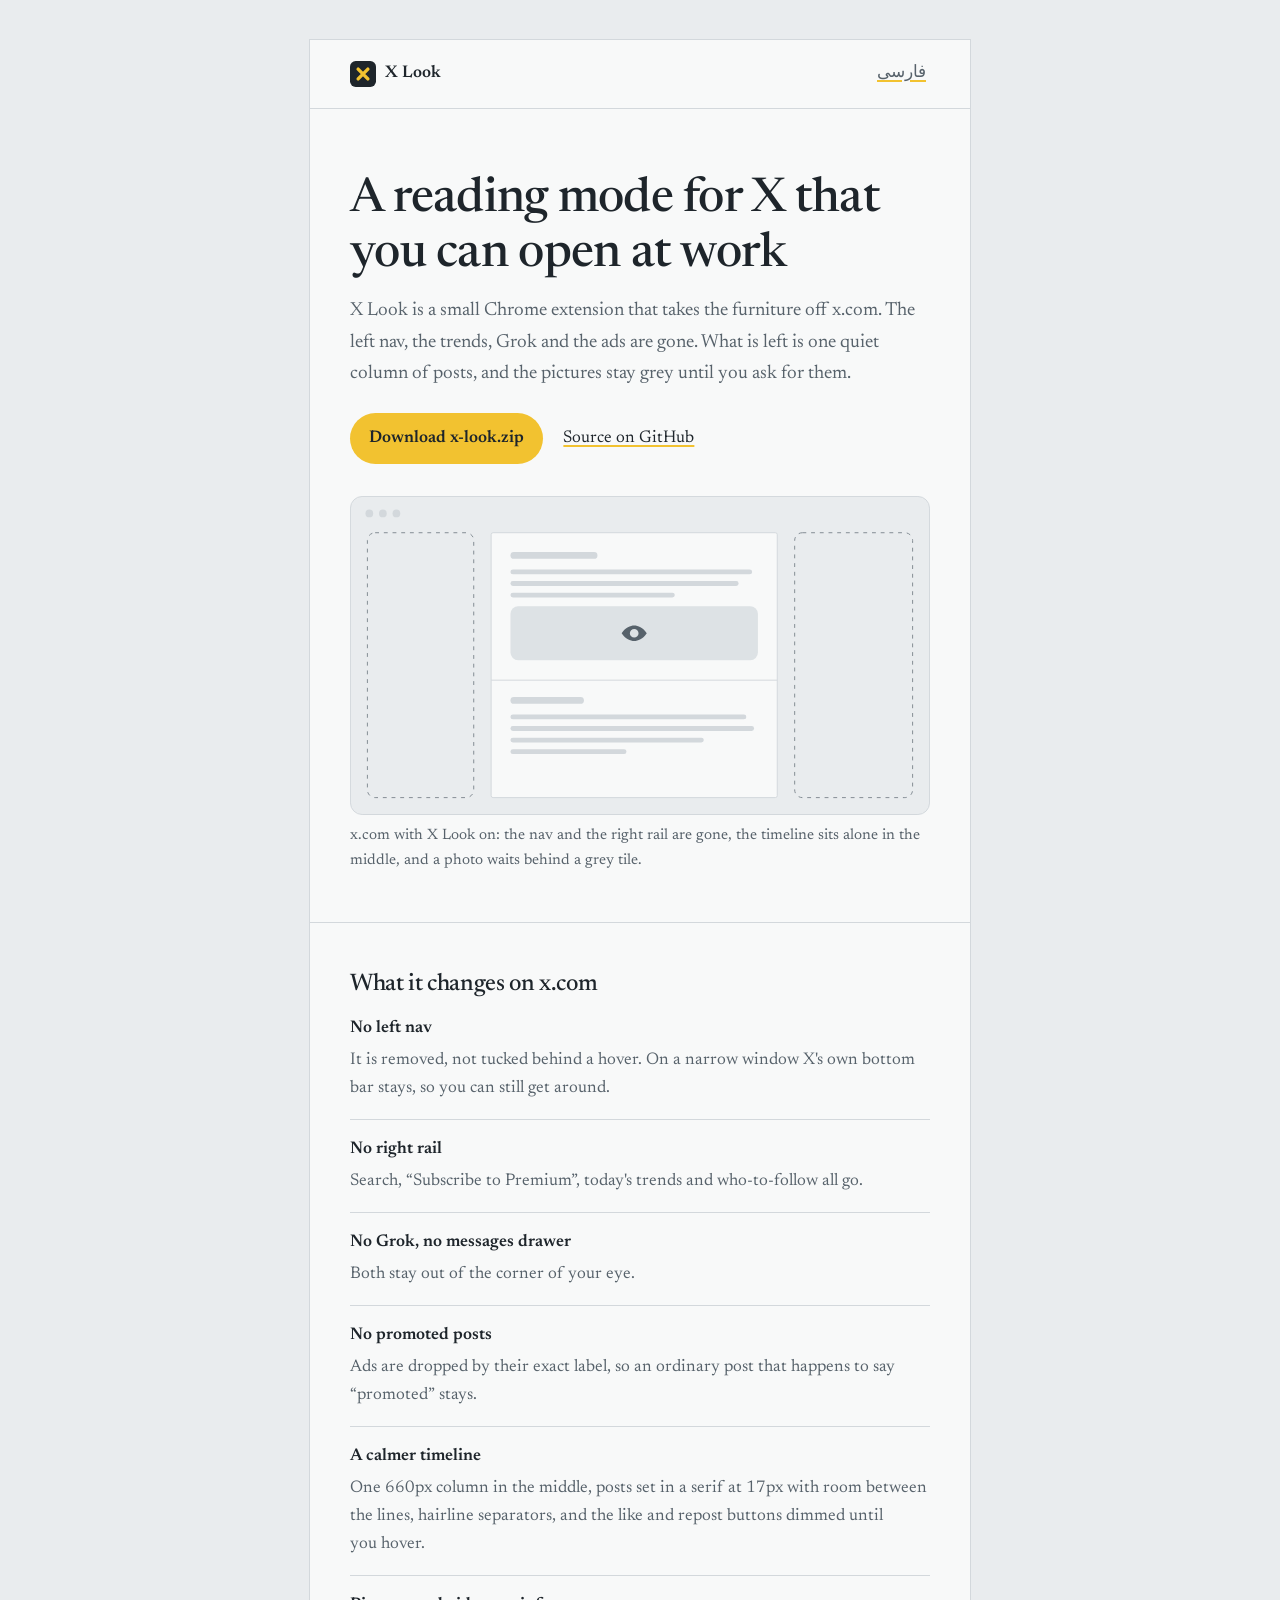
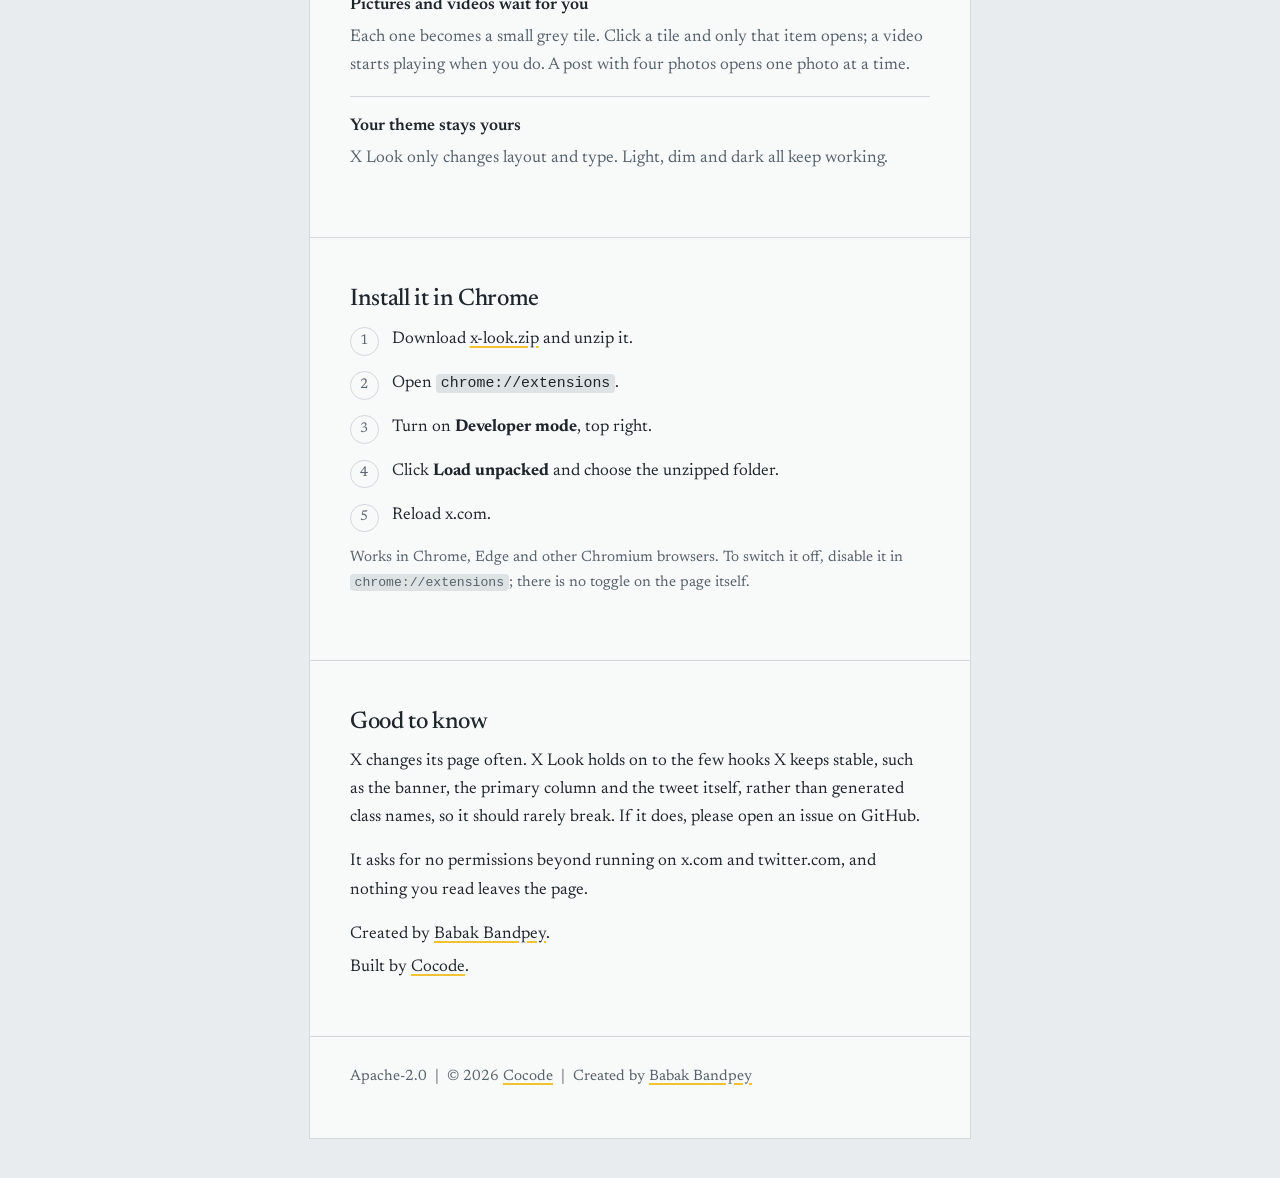
==== website/index.html @ 4b9e3228 "chore: add GitHub infrastructure, release automation and Pages site CI (verify), owner-locked git ho" ====
<!doctype html>
<!-- SEO keywords:
     primary:   X reading mode extension
     secondary: hide X sidebar and trends, calm x.com timeline, block promoted posts on X
     intent:    transactional
-->
<html lang="en">
<head>
  <meta charset="utf-8" />
  <meta name="viewport" content="width=device-width, initial-scale=1" />
  <title>X Look — X reading mode extension for Chrome · Cocode</title>
  <meta name="description" content="X Look is a free Chrome extension that gives x.com a reading mode: no left nav, no trends, no promoted posts, and pictures hidden until you click." />
  <meta name="robots" content="index, follow" />
  <link rel="canonical" href="https://xlook.cocode.dk/" />
  <link rel="alternate" hreflang="en" href="https://xlook.cocode.dk/" />
  <link rel="alternate" hreflang="fa" href="https://xlook.cocode.dk/fa/" />
  <link rel="alternate" hreflang="x-default" href="https://xlook.cocode.dk/" />
  <link rel="icon" type="image/svg+xml" href="favicon.svg" />

  <meta property="og:type" content="website" />
  <meta property="og:site_name" content="X Look" />
  <meta property="og:title" content="X Look — read X at work without the noise" />
  <meta property="og:description" content="One calm column instead of three busy ones. No nav, no trends, no ads, and pictures stay grey until you ask for them." />
  <meta property="og:url" content="https://xlook.cocode.dk/" />
  <meta property="og:image" content="https://xlook.cocode.dk/og.png" />
  <meta property="og:image:width" content="1200" />
  <meta property="og:image:height" content="630" />
  <meta property="og:image:alt" content="A sketch of x.com with the left nav and right rail drawn as empty dashed outlines, leaving one reading column, beside the words X Look, reading mode for x.com." />
  <meta property="og:locale" content="en_US" />
  <meta property="og:locale:alternate" content="fa_IR" />

  <meta name="twitter:card" content="summary_large_image" />
  <meta name="twitter:title" content="X Look — read X at work without the noise" />
  <meta name="twitter:description" content="One calm column instead of three busy ones. No nav, no trends, no ads, and pictures stay grey until you ask for them." />
  <meta name="twitter:image" content="https://xlook.cocode.dk/og.png" />
  <meta name="twitter:image:alt" content="A sketch of x.com with the left nav and right rail drawn as empty dashed outlines, leaving one reading column." />

  <link rel="preconnect" href="https://fonts.googleapis.com" />
  <link rel="preconnect" href="https://fonts.gstatic.com" crossorigin />
  <link rel="stylesheet" href="https://fonts.googleapis.com/css2?family=Newsreader:opsz,wght@6..72,400;6..72,500;6..72,600&display=swap" />
  <link rel="stylesheet" href="styles.css" />

  <script type="application/ld+json">
  {
    "@context": "https://schema.org",
    "@type": "SoftwareApplication",
    "name": "X Look",
    "alternateName": "X Look — Reading Mode",
    "description": "X Look is a Chrome extension that turns x.com into a quiet reading list: it removes the left navigation, the trends column, Grok and the messages drawer, drops promoted posts, sets the timeline in one centred serif column, and hides images and videos until you click them.",
    "url": "https://xlook.cocode.dk/",
    "downloadUrl": "https://github.com/cocodedk/x-look/releases/latest/download/x-look.zip",
    "applicationCategory": "BrowserApplication",
    "operatingSystem": "Chrome, Edge and other Chromium browsers",
    "inLanguage": ["en", "fa"],
    "license": "https://www.apache.org/licenses/LICENSE-2.0",
    "offers": { "@type": "Offer", "price": "0", "priceCurrency": "USD" },
    "author": {
      "@type": "Person",
      "name": "Babak Bandpey",
      "url": "https://cocode.dk",
      "sameAs": ["https://linkedin.com/in/babakbandpey", "https://github.com/cocodedk"]
    },
    "codeRepository": "https://github.com/cocodedk/x-look"
  }
  </script>
  <script type="module" src="webmcp.js"></script>
</head>
<body>
  <div class="page">
    <header class="bar">
      <a class="brand" href="./" aria-label="X Look home">
        <svg viewBox="0 0 32 32" aria-hidden="true"><rect width="32" height="32" rx="7" fill="#1e252b"/><path d="M10 10l12 12M22 10L10 22" stroke="#f2c230" stroke-width="4.2" stroke-linecap="round"/></svg>
        X Look
      </a>
      <nav aria-label="Language">
        <a href="fa/" class="lang-switch" hreflang="fa" lang="fa">فارسی</a>
      </nav>
    </header>

    <main>
      <div class="hero">
        <h1>A reading mode for X that you can open at work</h1>
        <p class="lede">X Look is a small Chrome extension that takes the furniture off x.com. The left nav, the trends, Grok and the ads are gone. What is left is one quiet column of posts, and the pictures stay grey until you ask for them.</p>
        <div class="actions">
          <a class="download" data-download href="https://github.com/cocodedk/x-look/releases/latest/download/x-look.zip">Download x-look.zip</a>
          <a class="source" href="https://github.com/cocodedk/x-look">Source on GitHub</a>
        </div>

        <figure class="scheme" id="scheme">
          <svg viewBox="0 0 600 330" role="img" aria-labelledby="scheme-cap">
            <rect class="s-frame" x="0.5" y="0.5" width="599" height="329" rx="12" />
            <circle class="s-dot" cx="20" cy="18" r="4" /><circle class="s-dot" cx="34" cy="18" r="4" /><circle class="s-dot" cx="48" cy="18" r="4" />
            <g class="s-gone">
              <rect x="18" y="38" width="110" height="274" rx="8" />
              <rect class="s-fill" x="32" y="56" width="70" height="8" rx="4" />
              <rect class="s-fill" x="32" y="78" width="56" height="8" rx="4" />
              <rect class="s-fill" x="32" y="100" width="64" height="8" rx="4" />
              <rect class="s-fill" x="32" y="122" width="50" height="8" rx="4" />
              <rect class="s-fill" x="32" y="268" width="82" height="26" rx="13" />
            </g>
            <g class="s-gone">
              <rect x="460" y="38" width="122" height="274" rx="8" />
              <rect class="s-fill" x="472" y="52" width="98" height="18" rx="9" />
              <rect class="s-fill" x="472" y="86" width="98" height="60" rx="6" />
              <rect class="s-fill" x="472" y="160" width="98" height="8" rx="4" />
              <rect class="s-fill" x="472" y="178" width="78" height="8" rx="4" />
              <rect class="s-fill" x="472" y="196" width="88" height="8" rx="4" />
              <rect class="s-fill" x="472" y="230" width="98" height="60" rx="6" />
            </g>
            <rect class="s-col" x="146" y="38" width="296" height="274" rx="2" />
            <rect class="s-line" x="166" y="58" width="90" height="7" rx="3.5" />
            <rect class="s-line" x="166" y="76" width="250" height="5" rx="2.5" />
            <rect class="s-line" x="166" y="88" width="236" height="5" rx="2.5" />
            <rect class="s-line" x="166" y="100" width="170" height="5" rx="2.5" />
            <rect class="s-tile" x="166" y="114" width="256" height="56" rx="8" />
            <path class="s-eye" d="M281 142c4-6 9-8 13-8s9 2 13 8c-4 6-9 8-13 8s-9-2-13-8zm13 4.5a4.5 4.5 0 1 0 0-9 4.5 4.5 0 0 0 0 9z" />
            <rect class="s-line" x="146" y="190" width="296" height="1" />
            <rect class="s-line" x="166" y="208" width="76" height="7" rx="3.5" />
            <rect class="s-line" x="166" y="226" width="244" height="5" rx="2.5" />
            <rect class="s-line" x="166" y="238" width="252" height="5" rx="2.5" />
            <rect class="s-line" x="166" y="250" width="200" height="5" rx="2.5" />
            <rect class="s-line" x="166" y="262" width="120" height="5" rx="2.5" />
          </svg>
          <figcaption id="scheme-cap">x.com with X Look on: the nav and the right rail are gone, the timeline sits alone in the middle, and a photo waits behind a grey tile.</figcaption>
        </figure>
      </div>

      <section id="features" aria-labelledby="features-h">
        <h2 id="features-h">What it changes on x.com</h2>
        <ul class="changes">
          <li data-feature><h3>No left nav</h3><p>It is removed, not tucked behind a hover. On a narrow window X's own bottom bar stays, so you can still get around.</p></li>
          <li data-feature><h3>No right rail</h3><p>Search, “Subscribe to Premium”, today's trends and who-to-follow all go.</p></li>
          <li data-feature><h3>No Grok, no messages drawer</h3><p>Both stay out of the corner of your eye.</p></li>
          <li data-feature><h3>No promoted posts</h3><p>Ads are dropped by their exact label, so an ordinary post that happens to say “promoted” stays.</p></li>
          <li data-feature><h3>A calmer timeline</h3><p>One 660px column in the middle, posts set in a serif at 17px with room between the lines, hairline separators, and the like and repost buttons dimmed until you hover.</p></li>
          <li data-feature><h3>Pictures and videos wait for you</h3><p>Each one becomes a small grey tile. Click a tile and only that item opens; a video starts playing when you do. A post with four photos opens one photo at a time.</p></li>
          <li data-feature><h3>Your theme stays yours</h3><p>X Look only changes layout and type. Light, dim and dark all keep working.</p></li>
        </ul>
      </section>

      <section id="install" aria-labelledby="install-h">
        <h2 id="install-h">Install it in Chrome</h2>
        <ol class="steps">
          <li>Download <a href="https://github.com/cocodedk/x-look/releases/latest/download/x-look.zip">x-look.zip</a> and unzip it.</li>
          <li>Open <code>chrome://extensions</code>.</li>
          <li>Turn on <strong>Developer mode</strong>, top right.</li>
          <li>Click <strong>Load unpacked</strong> and choose the unzipped folder.</li>
          <li>Reload x.com.</li>
        </ol>
        <p class="note">Works in Chrome, Edge and other Chromium browsers. To switch it off, disable it in <code>chrome://extensions</code>; there is no toggle on the page itself.</p>
      </section>

      <section id="good-to-know" aria-labelledby="know-h">
        <h2 id="know-h">Good to know</h2>
        <p>X changes its page often. X Look holds on to the few hooks X keeps stable, such as the banner, the primary column and the tweet itself, rather than generated class names, so it should rarely break. If it does, please open an issue on GitHub.</p>
        <p>It asks for no permissions beyond running on x.com and twitter.com, and nothing you read leaves the page.</p>
        <div class="credits">
          <p>Created by <a href="https://linkedin.com/in/babakbandpey" target="_blank" rel="noreferrer">Babak Bandpey</a>.</p>
          <p>Built by <a href="https://cocode.dk" target="_blank" rel="noreferrer">Cocode</a>.</p>
        </div>
      </section>
    </main>

    <footer>
      <p>Apache-2.0 &nbsp;|&nbsp; © 2026 <a href="https://cocode.dk" target="_blank" rel="noreferrer">Cocode</a> &nbsp;|&nbsp; Created by <a href="https://linkedin.com/in/babakbandpey" target="_blank" rel="noreferrer">Babak Bandpey</a></p>
    </footer>
  </div>
  <script>
    (() => {
      const s = document.getElementById('scheme');
      const now = matchMedia('(prefers-reduced-motion: reduce)').matches;
      setTimeout(() => s.classList.add('calm'), now ? 0 : 900);
    })();
  </script>
</body>
</html>
---- website/styles.css ----
/* X Look site. The page is the thing it sells: one calm reading column on a
   fog background, the extension's yellow X as the only bright colour. */

:root {
  --fog: #e9ecee;
  --paper: #f8f9f9;
  --ink: #1e252b;
  --quiet: #57626b;
  --rule: #d3d8dc;
  --ghost: #dde2e5;
  --signal: #f2c230;
  --signal-ink: #1e252b;
  --serif: "Newsreader", Charter, "Iowan Old Style", Georgia, serif;
  color-scheme: light dark;
}

@media (prefers-color-scheme: dark) {
  :root {
    --fog: #121619;
    --paper: #191e22;
    --ink: #e3e7e9;
    --quiet: #9aa5ad;
    --rule: #2d353b;
    --ghost: #262d32;
  }
}

*,
*::before,
*::after {
  box-sizing: border-box;
}

html {
  -webkit-text-size-adjust: 100%;
}

body {
  margin: 0;
  background: var(--fog);
  color: var(--ink);
  font: 400 1.0625rem / 1.65 var(--serif);
  font-optical-sizing: auto;
  text-rendering: optimizeLegibility;
}

[dir="rtl"] body {
  font-family: "Vazirmatn", Tahoma, sans-serif;
  font-size: 1rem;
  line-height: 1.9;
}

a {
  color: inherit;
  text-decoration-color: var(--signal);
  text-decoration-thickness: 2px;
  text-underline-offset: 3px;
}

a:hover {
  text-decoration-thickness: 4px;
}

:focus-visible {
  outline: 2px solid var(--ink);
  outline-offset: 3px;
  border-radius: 2px;
}

/* The column */
.page {
  max-width: 660px;
  margin: 0 auto;
  min-height: 100vh;
  background: var(--paper);
  box-shadow: 0 0 0 1px var(--rule);
}

.bar {
  display: flex;
  align-items: center;
  justify-content: space-between;
  gap: 1rem;
  padding: 0.75rem 1rem;
  border-bottom: 1px solid var(--rule);
}

.brand {
  display: inline-flex;
  align-items: center;
  gap: 0.55rem;
  min-height: 44px;
  font-weight: 600;
  text-decoration: none;
}

.brand svg {
  width: 26px;
  height: 26px;
  flex: none;
}

.lang-switch {
  display: inline-flex;
  align-items: center;
  min-height: 44px;
  padding: 0 0.25rem;
  color: var(--quiet);
}

main > section,
.hero {
  padding: 2.25rem 1rem;
  border-bottom: 1px solid var(--rule);
}

h1,
h2 {
  margin: 0 0 0.75rem;
  font-weight: 500;
  letter-spacing: -0.015em;
  line-height: 1.15;
  text-wrap: balance;
}

h1 {
  font-size: clamp(2.1rem, 8vw, 3rem);
}

h2 {
  font-size: 1.5rem;
}

h3 {
  margin: 0;
  font-size: 1.0625rem;
  font-weight: 600;
}

[dir="rtl"] h1,
[dir="rtl"] h2 {
  letter-spacing: 0;
  line-height: 1.4;
  font-weight: 700;
}

p {
  margin: 0 0 1rem;
  text-wrap: pretty;
}

.lede {
  font-size: 1.1875rem;
  color: var(--quiet);
}

[dir="rtl"] .lede {
  font-size: 1.0625rem;
}

/* The one bright thing on the page */
.download {
  display: inline-flex;
  align-items: center;
  gap: 0.6rem;
  min-height: 48px;
  padding: 0.7rem 1.2rem;
  border-radius: 999px;
  background: var(--signal);
  color: var(--signal-ink);
  font-weight: 600;
  text-decoration: none;
}

.download:hover {
  background: #e6b31c;
}

.actions {
  display: flex;
  flex-wrap: wrap;
  align-items: center;
  gap: 0.5rem 1.25rem;
  margin: 1.5rem 0 0;
}

.actions .source {
  display: inline-flex;
  align-items: center;
  min-height: 44px;
}

/* The schematic: x.com in three columns, and the two that X Look takes away */
.scheme {
  margin: 2rem 0 0;
}

.scheme svg {
  display: block;
  width: 100%;
  height: auto;
}

.scheme figcaption {
  margin-top: 0.6rem;
  font-size: 0.9375rem;
  color: var(--quiet);
}

.s-frame {
  fill: var(--fog);
  stroke: var(--rule);
}
.s-col {
  fill: var(--paper);
  stroke: var(--rule);
}
.s-line {
  fill: var(--rule);
}
.s-tile {
  fill: var(--ghost);
}
.s-eye {
  fill: var(--quiet);
}
.s-dot {
  fill: var(--rule);
}

.s-gone rect {
  fill: var(--ghost);
  stroke: var(--quiet);
  stroke-width: 1;
  stroke-dasharray: 0;
  transition:
    fill 900ms ease,
    stroke-dasharray 900ms ease,
    opacity 900ms ease;
}

.s-gone .s-fill {
  fill: var(--quiet);
  opacity: 0.35;
  stroke: none;
}

/* One moment on load: the furniture empties out. */
.scheme.calm .s-gone rect {
  fill: transparent;
  stroke-dasharray: 4 5;
  opacity: 0.7;
}

.scheme.calm .s-gone .s-fill {
  opacity: 0;
}

@media (prefers-reduced-motion: reduce) {
  .s-gone rect {
    transition: none;
  }
}

/* What it does */
.changes {
  list-style: none;
  margin: 0;
  padding: 0;
}

.changes li {
  padding: 1rem 0;
  border-top: 1px solid var(--rule);
}

.changes li:first-child {
  border-top: 0;
  padding-top: 0.25rem;
}

.changes p {
  margin: 0.25rem 0 0;
  color: var(--quiet);
}

/* Install: a real sequence, so it is numbered */
.steps {
  margin: 0;
  padding: 0;
  list-style: none;
  counter-reset: step;
}

.steps li {
  counter-increment: step;
  position: relative;
  padding: 0 0 1rem 2.6rem;
}

.steps li::before {
  content: counter(step);
  position: absolute;
  inset-inline-start: 0;
  top: 0.1em;
  display: grid;
  place-items: center;
  width: 1.8rem;
  height: 1.8rem;
  border: 1px solid var(--rule);
  border-radius: 50%;
  font-size: 0.875rem;
  color: var(--quiet);
}

[dir="rtl"] .steps li {
  padding: 0 2.6rem 1rem 0;
}

[dir="rtl"] .steps li::before {
  content: counter(step, persian);
}

code {
  font-family: ui-monospace, "SFMono-Regular", Menlo, Consolas, monospace;
  font-size: 0.875em;
  padding: 0.1em 0.35em;
  border-radius: 4px;
  background: var(--ghost);
  overflow-wrap: anywhere;
}

[dir="rtl"] code {
  direction: ltr;
  unicode-bidi: isolate;
}

.note {
  font-size: 0.9375rem;
  color: var(--quiet);
}

.credits p {
  margin: 0 0 0.35rem;
}

footer {
  padding: 1.5rem 1rem 2.5rem;
  font-size: 0.9375rem;
  color: var(--quiet);
}

footer p {
  margin: 0;
}

@media (min-width: 640px) {
  .bar {
    padding: 0.75rem 2.5rem;
  }

  main > section,
  .hero {
    padding: 3rem 2.5rem;
  }

  .hero {
    padding-top: 4rem;
  }

  footer {
    padding: 1.75rem 2.5rem 3rem;
  }
}

@media (min-width: 1024px) {
  .page {
    margin-top: 2.5rem;
    margin-bottom: 2.5rem;
    min-height: 0;
  }
}
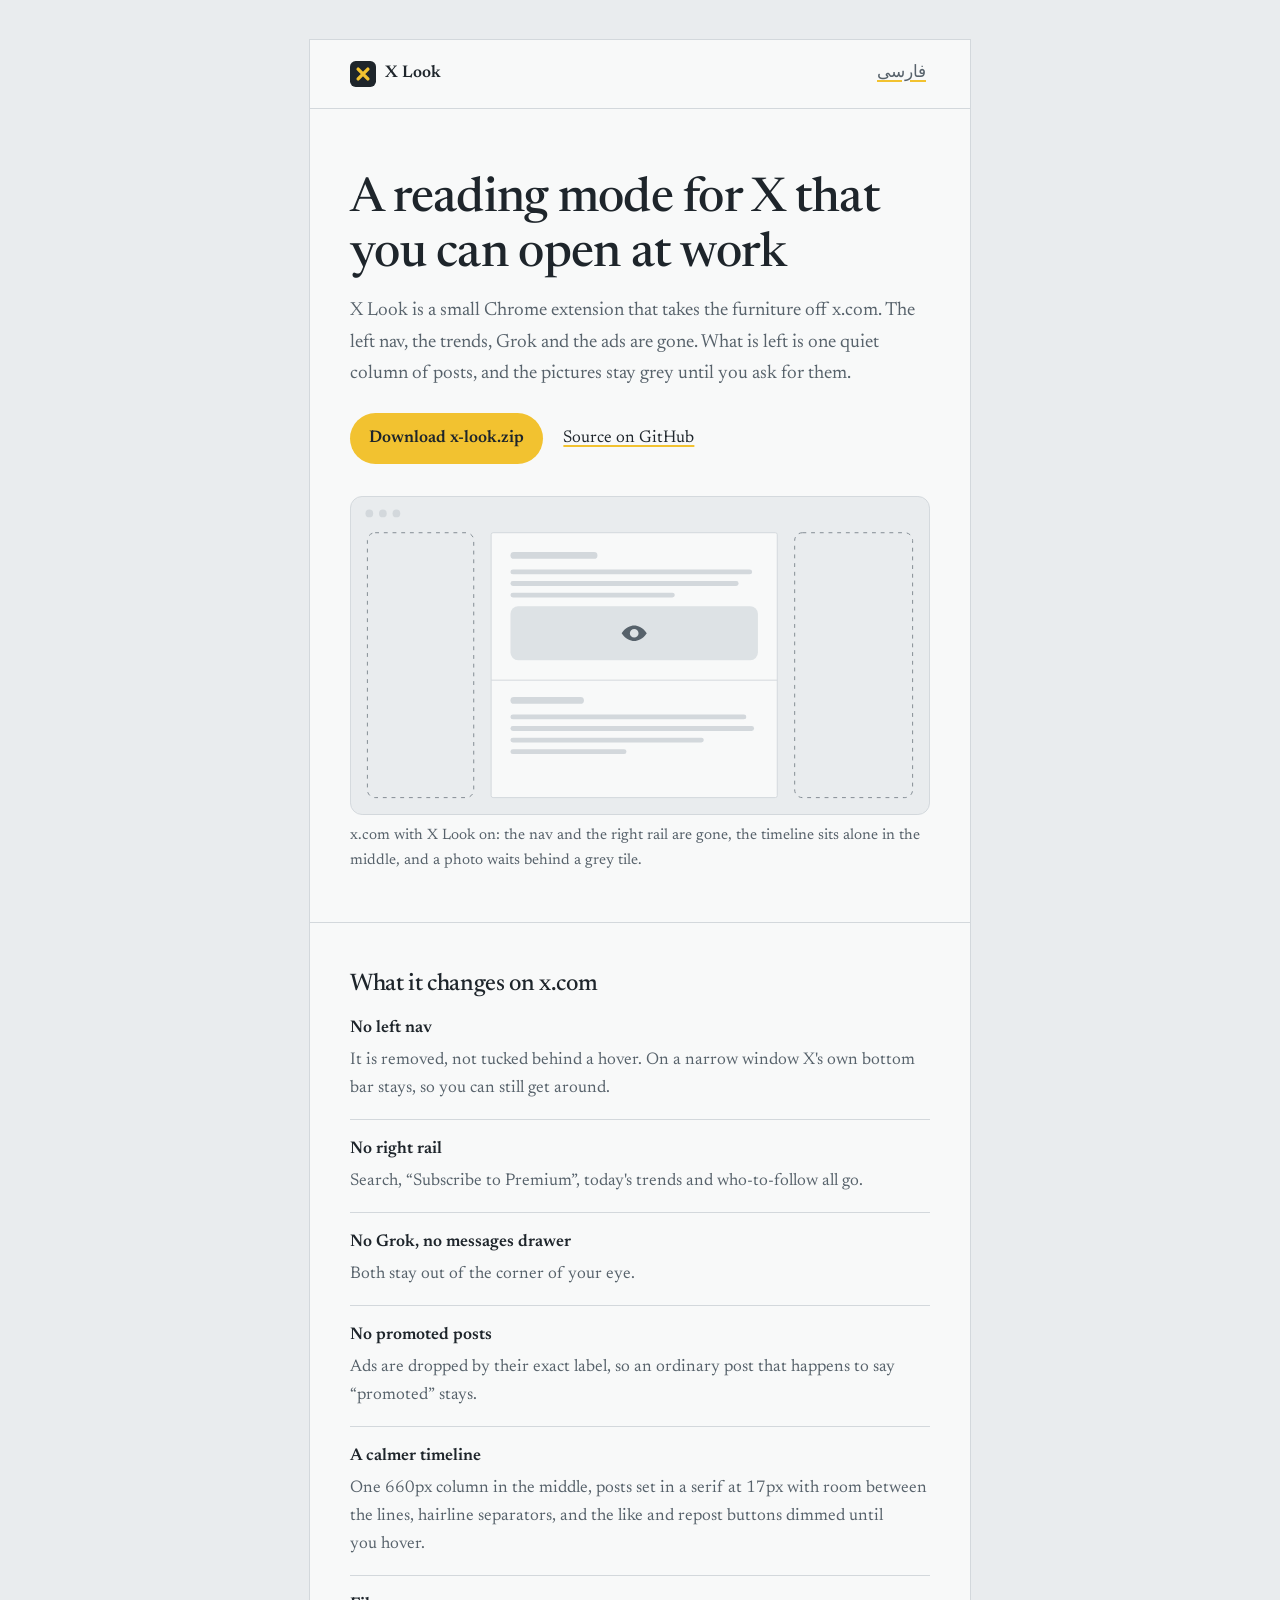
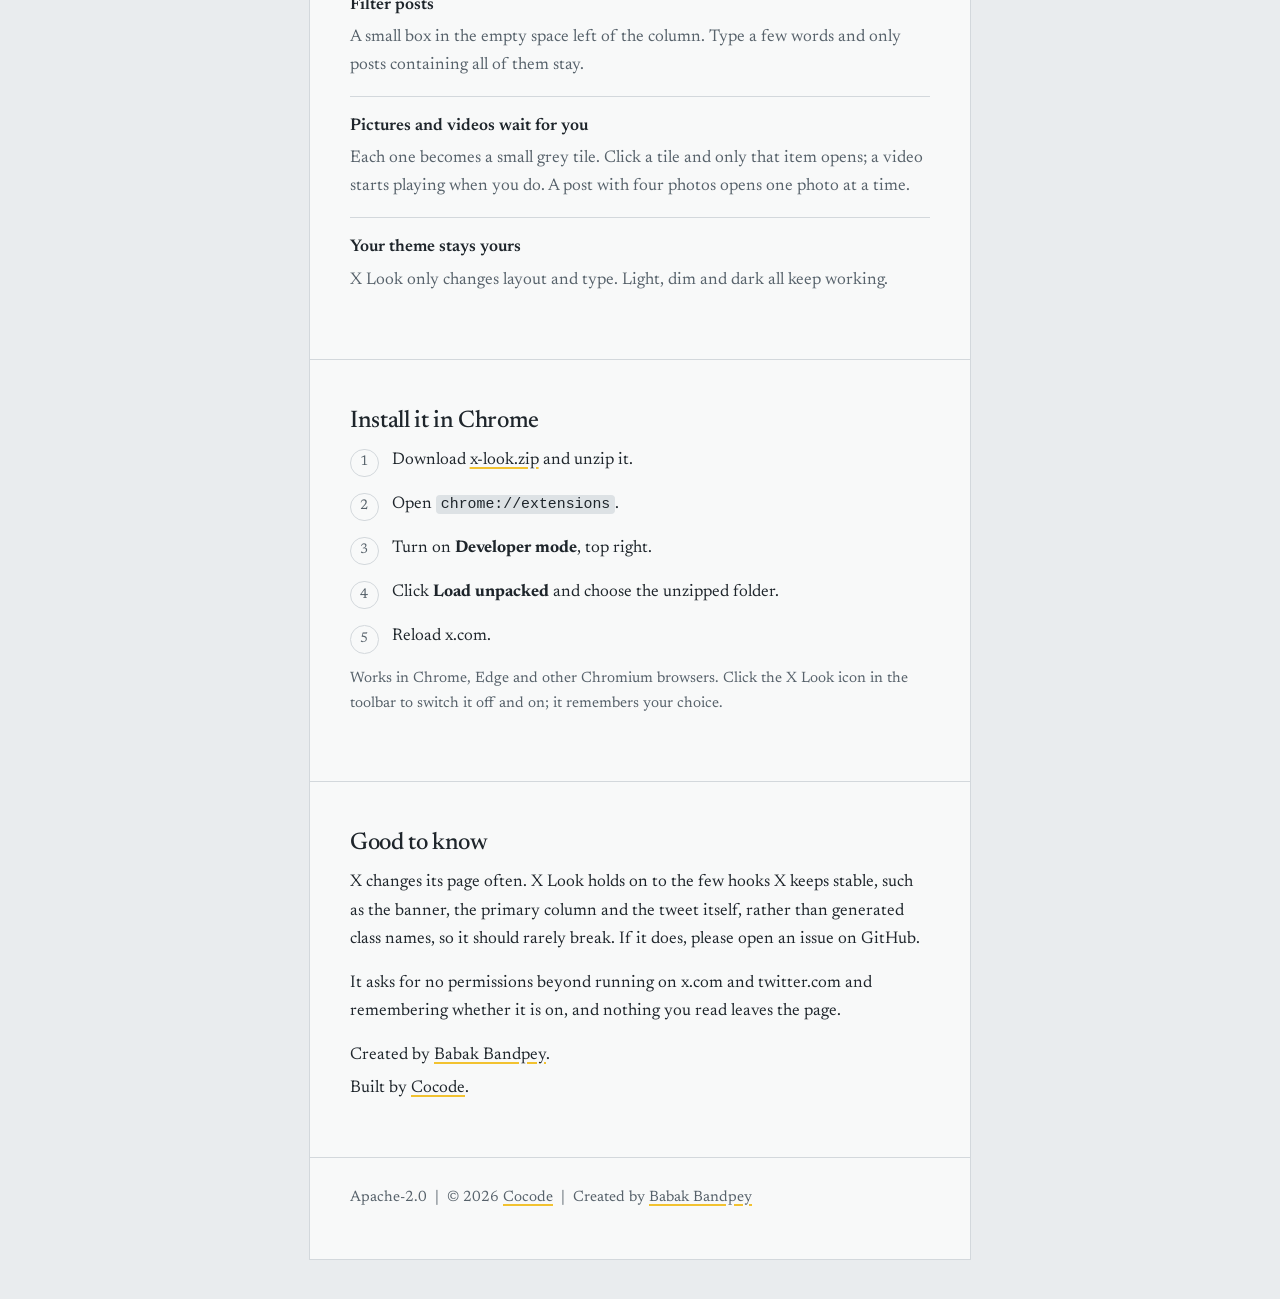
==== commit 38da669d: "feat: toolbar on/off switch and a filter box with a hidden count - Clicking the X Look icon switches" ====
--- a/website/index.html
+++ b/website/index.html
@@ -133,6 +133,7 @@
           <li data-feature><h3>No Grok, no messages drawer</h3><p>Both stay out of the corner of your eye.</p></li>
           <li data-feature><h3>No promoted posts</h3><p>Ads are dropped by their exact label, so an ordinary post that happens to say “promoted” stays.</p></li>
           <li data-feature><h3>A calmer timeline</h3><p>One 660px column in the middle, posts set in a serif at 17px with room between the lines, hairline separators, and the like and repost buttons dimmed until you hover.</p></li>
+          <li data-feature><h3>Filter posts</h3><p>A small box in the empty space left of the column. Type a few words and only posts containing all of them stay.</p></li>
           <li data-feature><h3>Pictures and videos wait for you</h3><p>Each one becomes a small grey tile. Click a tile and only that item opens; a video starts playing when you do. A post with four photos opens one photo at a time.</p></li>
           <li data-feature><h3>Your theme stays yours</h3><p>X Look only changes layout and type. Light, dim and dark all keep working.</p></li>
         </ul>
@@ -147,13 +148,13 @@
           <li>Click <strong>Load unpacked</strong> and choose the unzipped folder.</li>
           <li>Reload x.com.</li>
         </ol>
-        <p class="note">Works in Chrome, Edge and other Chromium browsers. To switch it off, disable it in <code>chrome://extensions</code>; there is no toggle on the page itself.</p>
+        <p class="note">Works in Chrome, Edge and other Chromium browsers. Click the X Look icon in the toolbar to switch it off and on; it remembers your choice.</p>
       </section>
 
       <section id="good-to-know" aria-labelledby="know-h">
         <h2 id="know-h">Good to know</h2>
         <p>X changes its page often. X Look holds on to the few hooks X keeps stable, such as the banner, the primary column and the tweet itself, rather than generated class names, so it should rarely break. If it does, please open an issue on GitHub.</p>
-        <p>It asks for no permissions beyond running on x.com and twitter.com, and nothing you read leaves the page.</p>
+        <p>It asks for no permissions beyond running on x.com and twitter.com and remembering whether it is on, and nothing you read leaves the page.</p>
         <div class="credits">
           <p>Created by <a href="https://linkedin.com/in/babakbandpey" target="_blank" rel="noreferrer">Babak Bandpey</a>.</p>
           <p>Built by <a href="https://cocode.dk" target="_blank" rel="noreferrer">Cocode</a>.</p>
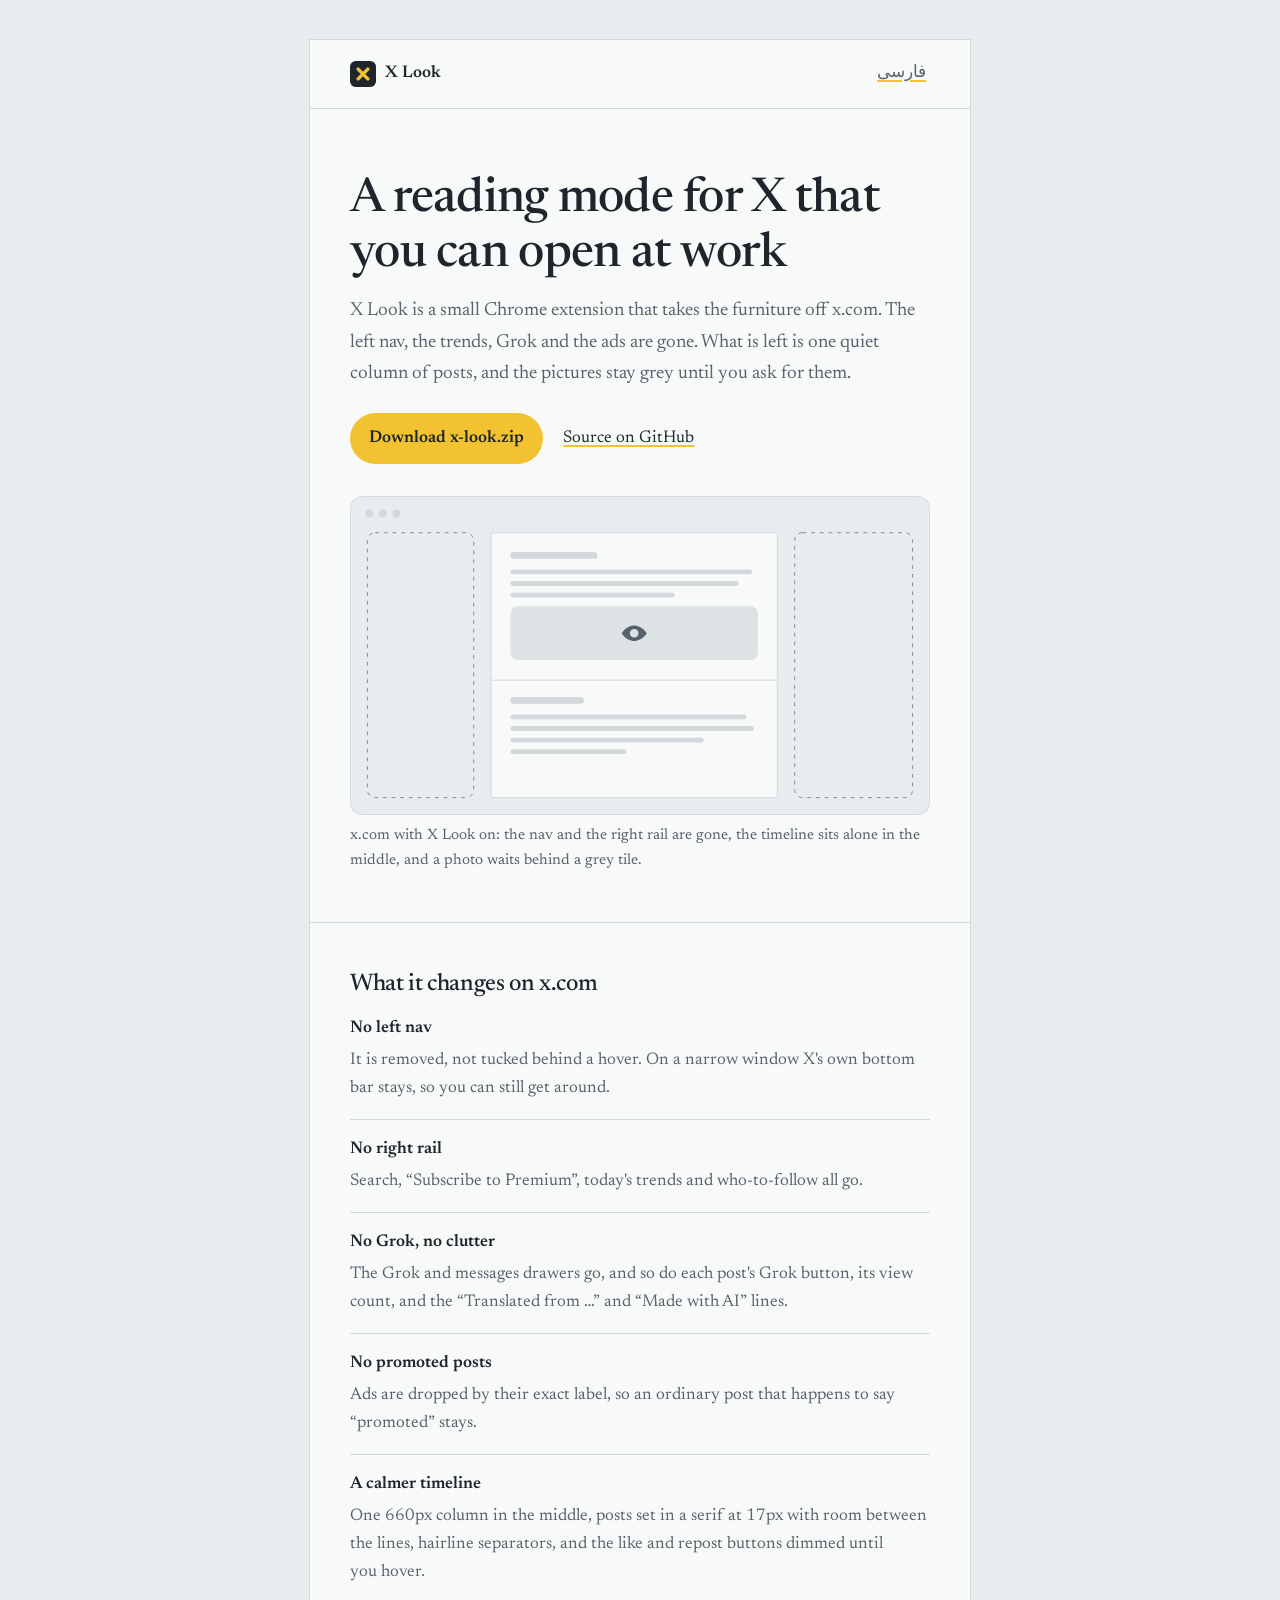
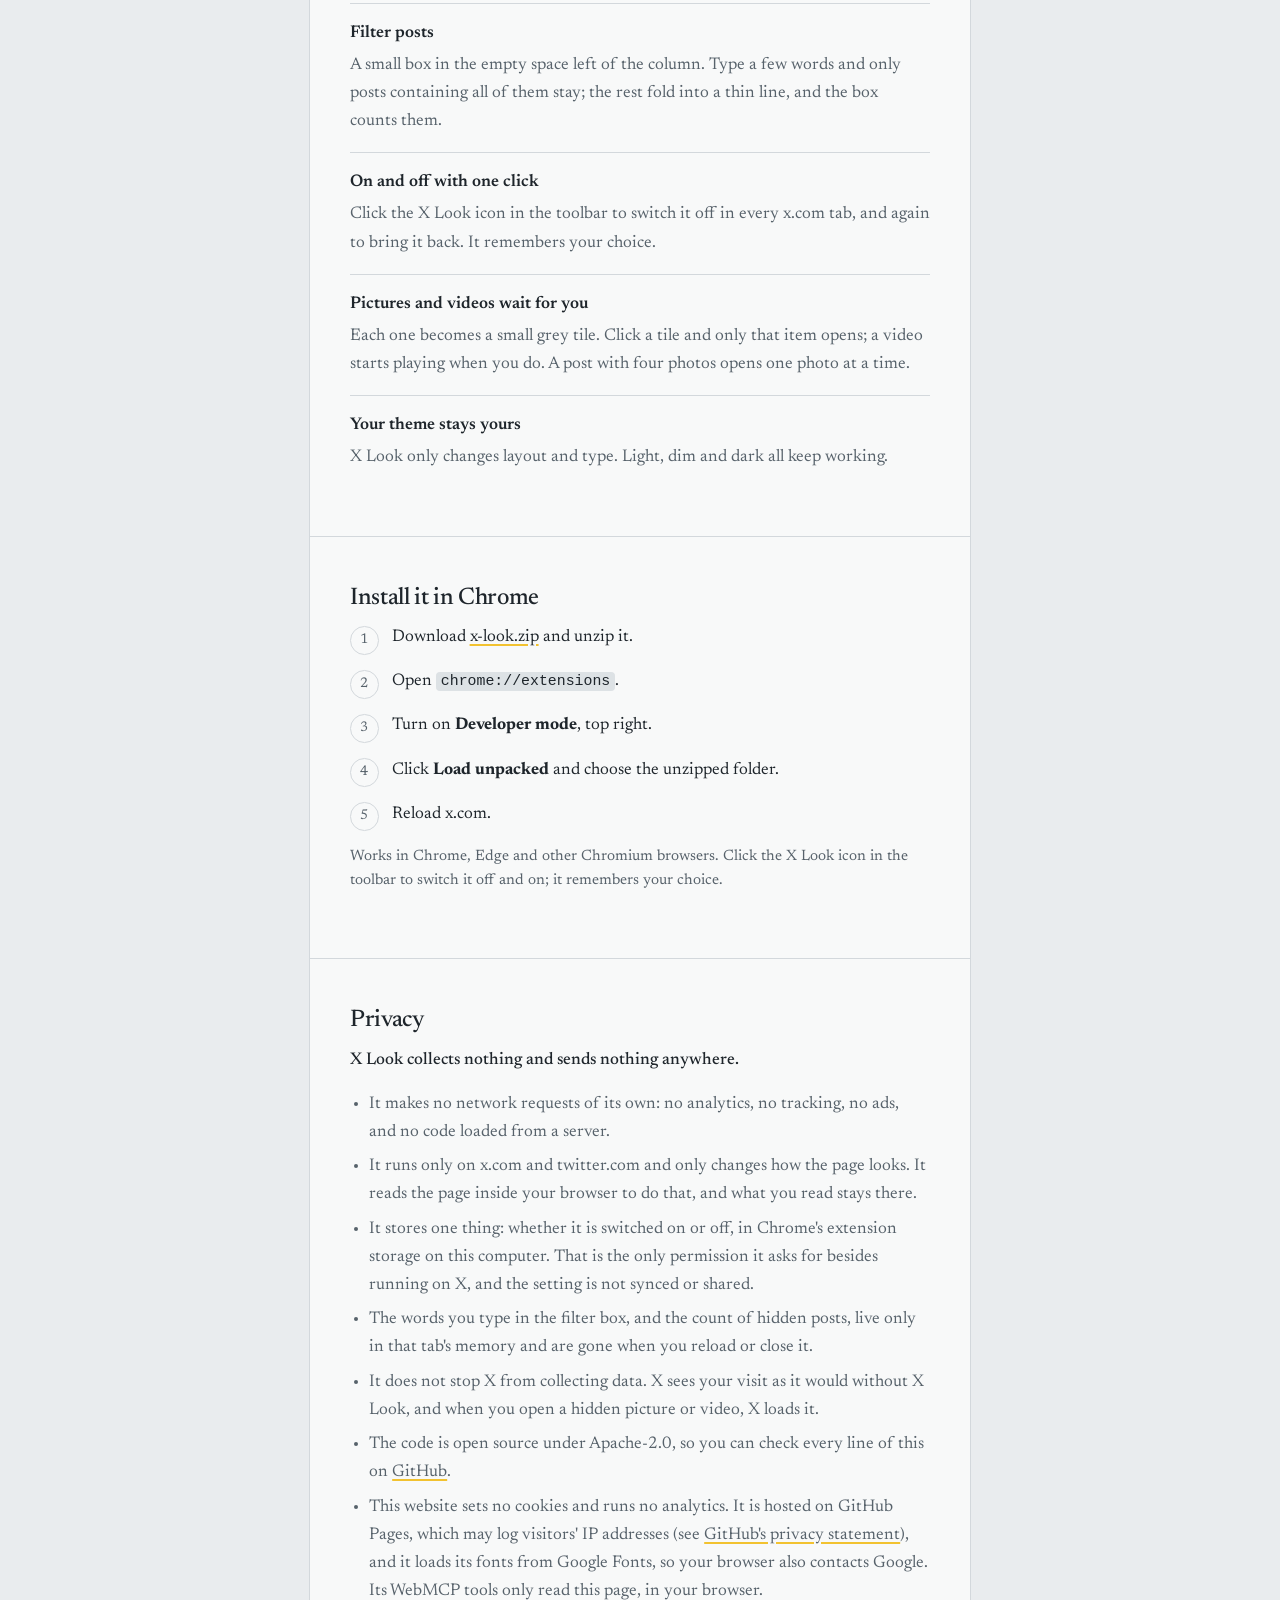
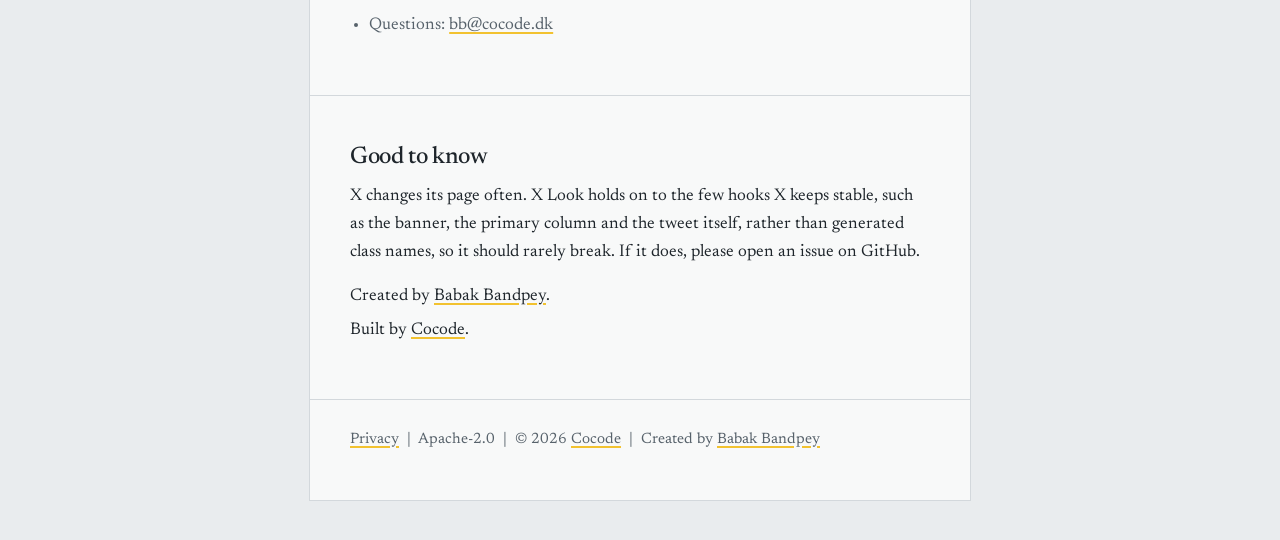
==== commit 03fa2e21: "docs: privacy section and the latest features on the site - Privacy section in English and Persian: " ====
--- a/website/index.html
+++ b/website/index.html
@@ -130,10 +130,11 @@
         <ul class="changes">
           <li data-feature><h3>No left nav</h3><p>It is removed, not tucked behind a hover. On a narrow window X's own bottom bar stays, so you can still get around.</p></li>
           <li data-feature><h3>No right rail</h3><p>Search, “Subscribe to Premium”, today's trends and who-to-follow all go.</p></li>
-          <li data-feature><h3>No Grok, no messages drawer</h3><p>Both stay out of the corner of your eye.</p></li>
+          <li data-feature><h3>No Grok, no clutter</h3><p>The Grok and messages drawers go, and so do each post's Grok button, its view count, and the “Translated from …” and “Made with AI” lines.</p></li>
           <li data-feature><h3>No promoted posts</h3><p>Ads are dropped by their exact label, so an ordinary post that happens to say “promoted” stays.</p></li>
           <li data-feature><h3>A calmer timeline</h3><p>One 660px column in the middle, posts set in a serif at 17px with room between the lines, hairline separators, and the like and repost buttons dimmed until you hover.</p></li>
-          <li data-feature><h3>Filter posts</h3><p>A small box in the empty space left of the column. Type a few words and only posts containing all of them stay.</p></li>
+          <li data-feature><h3>Filter posts</h3><p>A small box in the empty space left of the column. Type a few words and only posts containing all of them stay; the rest fold into a thin line, and the box counts them.</p></li>
+          <li data-feature><h3>On and off with one click</h3><p>Click the X Look icon in the toolbar to switch it off in every x.com tab, and again to bring it back. It remembers your choice.</p></li>
           <li data-feature><h3>Pictures and videos wait for you</h3><p>Each one becomes a small grey tile. Click a tile and only that item opens; a video starts playing when you do. A post with four photos opens one photo at a time.</p></li>
           <li data-feature><h3>Your theme stays yours</h3><p>X Look only changes layout and type. Light, dim and dark all keep working.</p></li>
         </ul>
@@ -151,10 +152,24 @@
         <p class="note">Works in Chrome, Edge and other Chromium browsers. Click the X Look icon in the toolbar to switch it off and on; it remembers your choice.</p>
       </section>
 
+      <section id="privacy" aria-labelledby="privacy-h">
+        <h2 id="privacy-h">Privacy</h2>
+        <p class="privacy-lede">X Look collects nothing and sends nothing anywhere.</p>
+        <ul class="privacy">
+          <li>It makes no network requests of its own: no analytics, no tracking, no ads, and no code loaded from a server.</li>
+          <li>It runs only on x.com and twitter.com and only changes how the page looks. It reads the page inside your browser to do that, and what you read stays there.</li>
+          <li>It stores one thing: whether it is switched on or off, in Chrome's extension storage on this computer. That is the only permission it asks for besides running on X, and the setting is not synced or shared.</li>
+          <li>The words you type in the filter box, and the count of hidden posts, live only in that tab's memory and are gone when you reload or close it.</li>
+          <li>It does not stop X from collecting data. X sees your visit as it would without X Look, and when you open a hidden picture or video, X loads it.</li>
+          <li>The code is open source under Apache-2.0, so you can check every line of this on <a href="https://github.com/cocodedk/x-look">GitHub</a>.</li>
+          <li>This website sets no cookies and runs no analytics. It is hosted on GitHub Pages, which may log visitors' IP addresses (see <a href="https://docs.github.com/en/site-policy/privacy-policies/github-general-privacy-statement" target="_blank" rel="noreferrer">GitHub's privacy statement</a>), and it loads its fonts from Google Fonts, so your browser also contacts Google. Its WebMCP tools only read this page, in your browser.</li>
+          <li>Questions: <a href="mailto:bb@cocode.dk">bb@cocode.dk</a></li>
+        </ul>
+      </section>
+
       <section id="good-to-know" aria-labelledby="know-h">
         <h2 id="know-h">Good to know</h2>
         <p>X changes its page often. X Look holds on to the few hooks X keeps stable, such as the banner, the primary column and the tweet itself, rather than generated class names, so it should rarely break. If it does, please open an issue on GitHub.</p>
-        <p>It asks for no permissions beyond running on x.com and twitter.com and remembering whether it is on, and nothing you read leaves the page.</p>
         <div class="credits">
           <p>Created by <a href="https://linkedin.com/in/babakbandpey" target="_blank" rel="noreferrer">Babak Bandpey</a>.</p>
           <p>Built by <a href="https://cocode.dk" target="_blank" rel="noreferrer">Cocode</a>.</p>
@@ -163,7 +178,7 @@
     </main>
 
     <footer>
-      <p>Apache-2.0 &nbsp;|&nbsp; © 2026 <a href="https://cocode.dk" target="_blank" rel="noreferrer">Cocode</a> &nbsp;|&nbsp; Created by <a href="https://linkedin.com/in/babakbandpey" target="_blank" rel="noreferrer">Babak Bandpey</a></p>
+      <p><a href="#privacy">Privacy</a> &nbsp;|&nbsp; Apache-2.0 &nbsp;|&nbsp; © 2026 <a href="https://cocode.dk" target="_blank" rel="noreferrer">Cocode</a> &nbsp;|&nbsp; Created by <a href="https://linkedin.com/in/babakbandpey" target="_blank" rel="noreferrer">Babak Bandpey</a></p>
     </footer>
   </div>
   <script>
--- a/website/styles.css
+++ b/website/styles.css
@@ -281,6 +281,21 @@
 
 .changes p {
   margin: 0.25rem 0 0;
+  color: var(--quiet);
+}
+
+/* Privacy: plain facts, a quiet bulleted list */
+.privacy-lede {
+  font-weight: 500;
+}
+
+.privacy {
+  margin: 0;
+  padding-inline-start: 1.2rem;
+}
+
+.privacy li {
+  margin: 0.4rem 0;
   color: var(--quiet);
 }
 
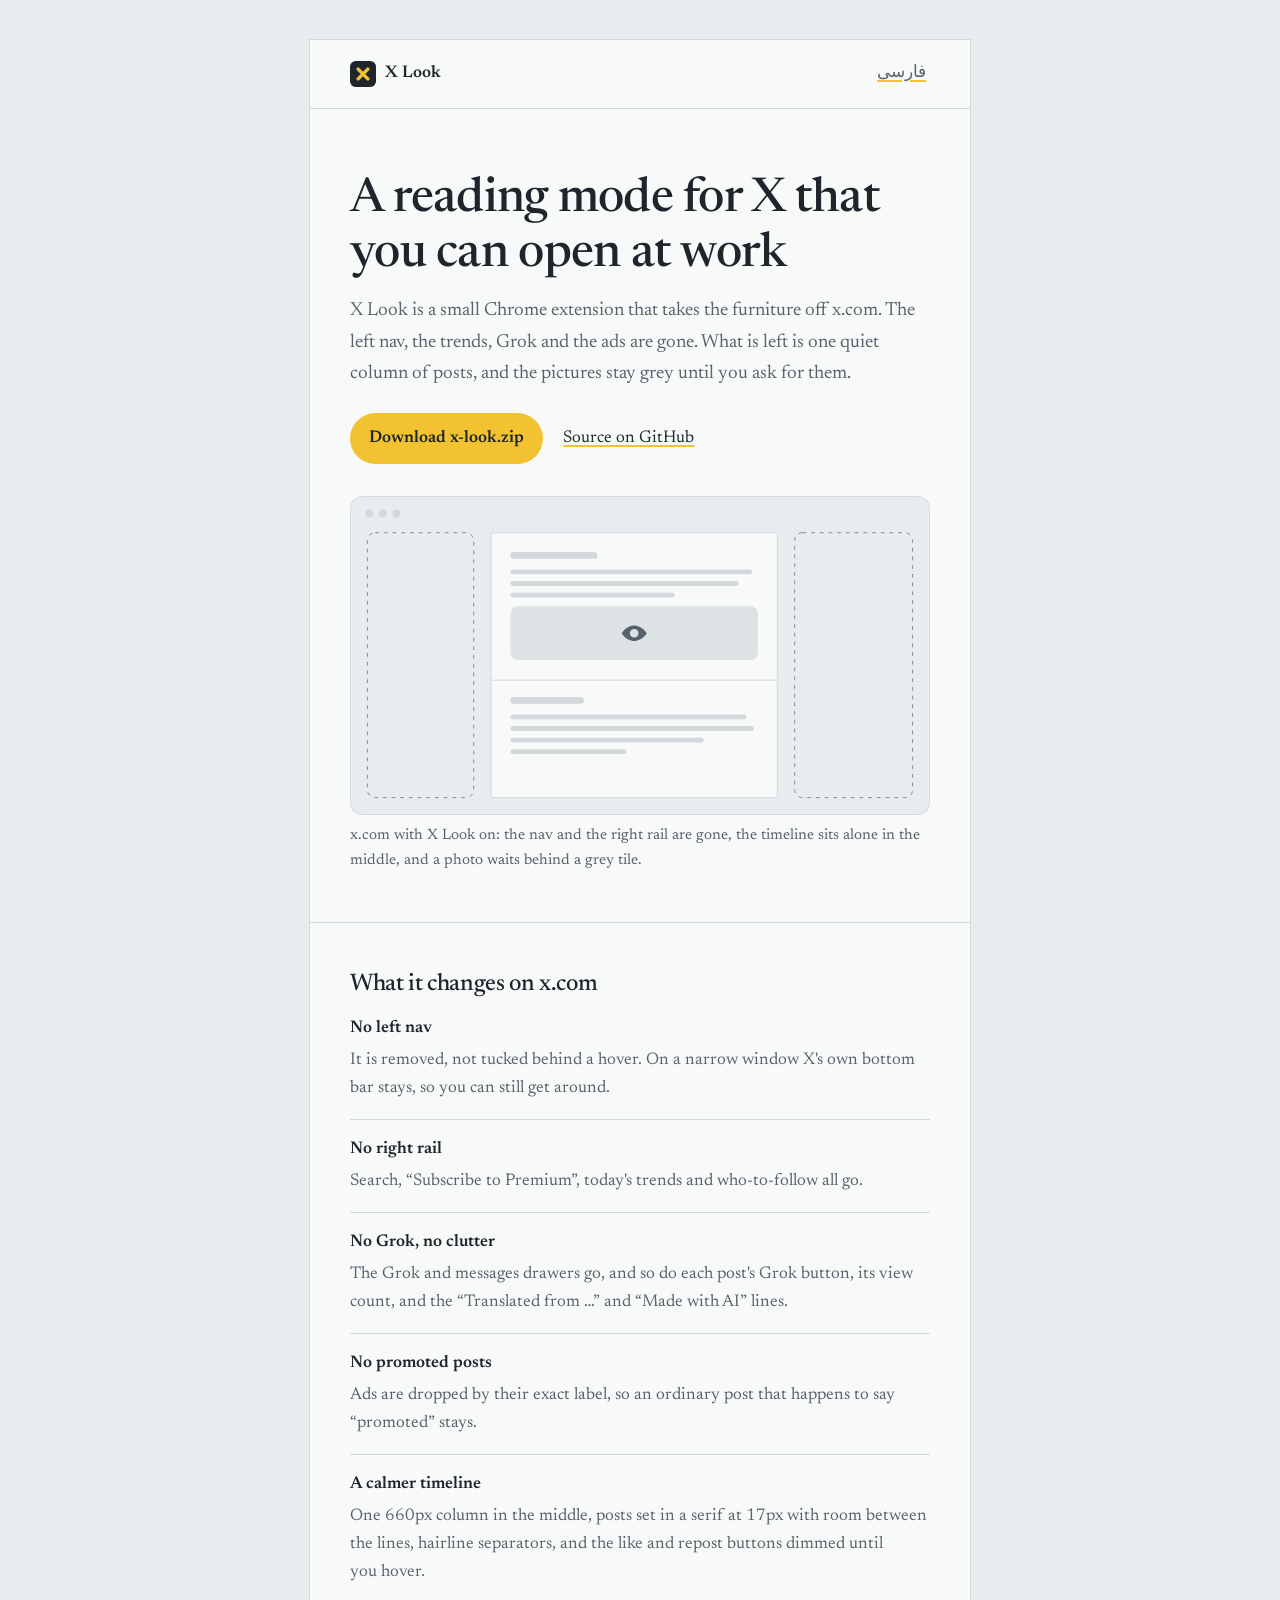
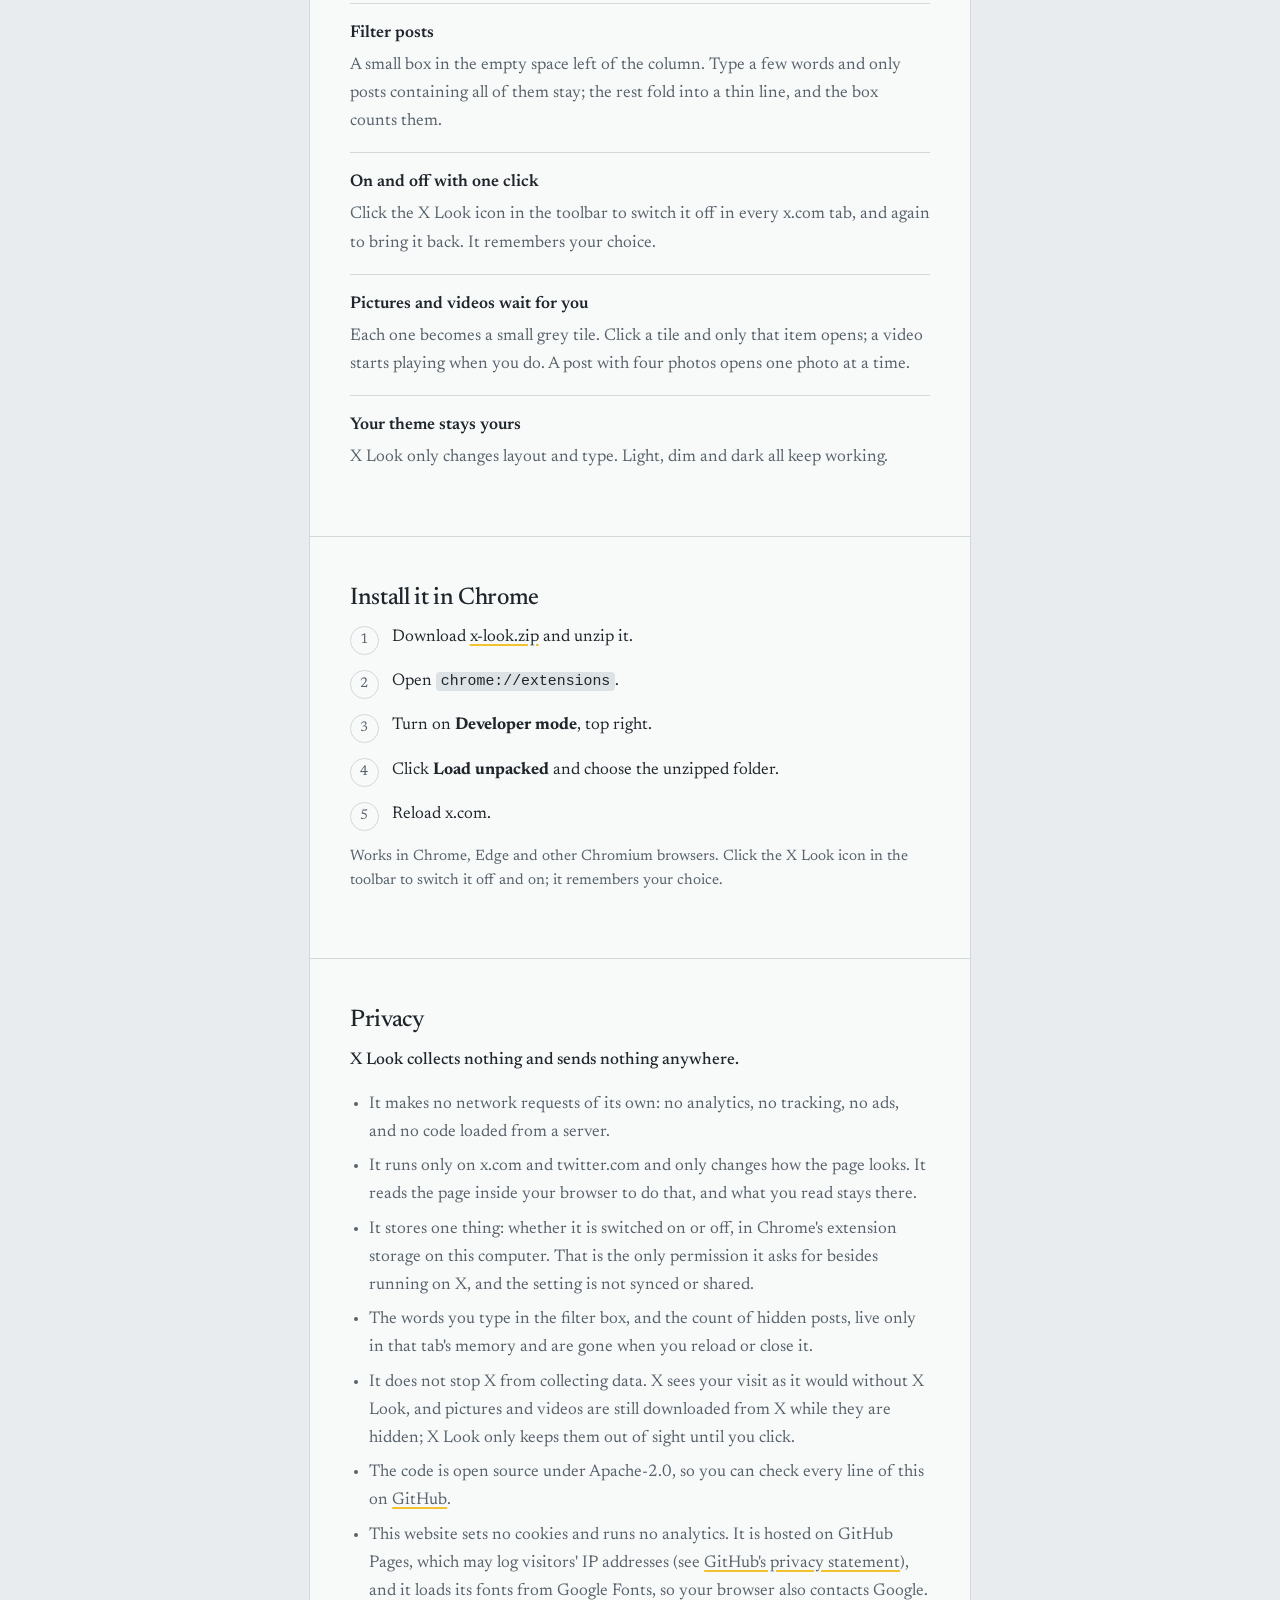
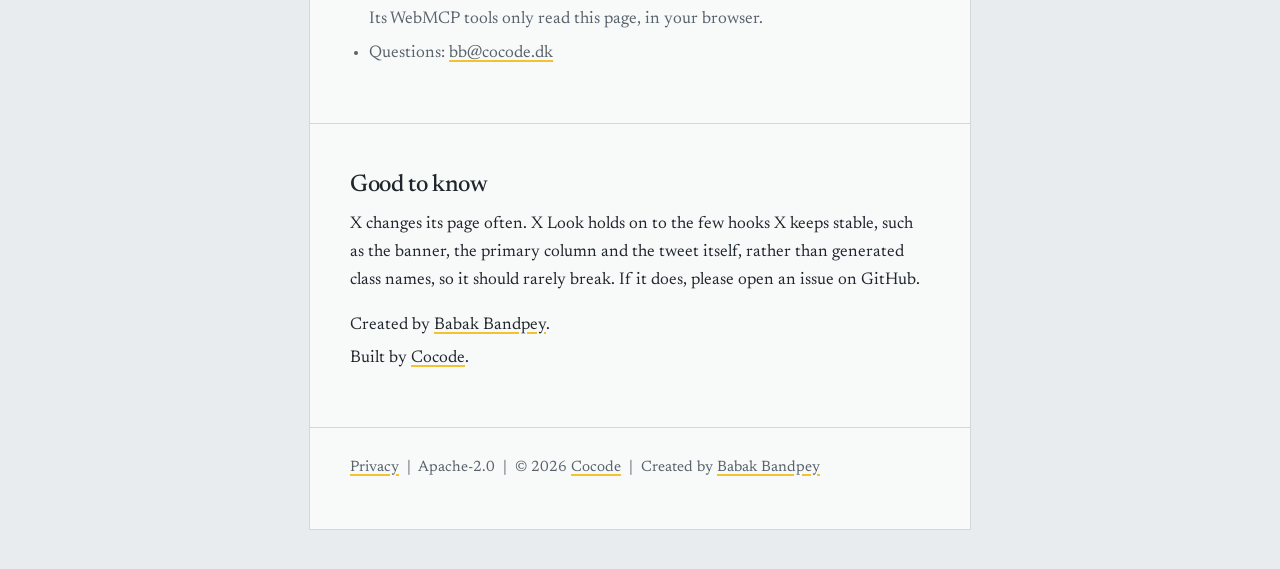
==== commit acd045cd: "docs: say hidden media is still downloaded from X The tiles only keep pictures and videos out of sig" ====
--- a/website/index.html
+++ b/website/index.html
@@ -160,7 +160,7 @@
           <li>It runs only on x.com and twitter.com and only changes how the page looks. It reads the page inside your browser to do that, and what you read stays there.</li>
           <li>It stores one thing: whether it is switched on or off, in Chrome's extension storage on this computer. That is the only permission it asks for besides running on X, and the setting is not synced or shared.</li>
           <li>The words you type in the filter box, and the count of hidden posts, live only in that tab's memory and are gone when you reload or close it.</li>
-          <li>It does not stop X from collecting data. X sees your visit as it would without X Look, and when you open a hidden picture or video, X loads it.</li>
+          <li>It does not stop X from collecting data. X sees your visit as it would without X Look, and pictures and videos are still downloaded from X while they are hidden; X Look only keeps them out of sight until you click.</li>
           <li>The code is open source under Apache-2.0, so you can check every line of this on <a href="https://github.com/cocodedk/x-look">GitHub</a>.</li>
           <li>This website sets no cookies and runs no analytics. It is hosted on GitHub Pages, which may log visitors' IP addresses (see <a href="https://docs.github.com/en/site-policy/privacy-policies/github-general-privacy-statement" target="_blank" rel="noreferrer">GitHub's privacy statement</a>), and it loads its fonts from Google Fonts, so your browser also contacts Google. Its WebMCP tools only read this page, in your browser.</li>
           <li>Questions: <a href="mailto:bb@cocode.dk">bb@cocode.dk</a></li>
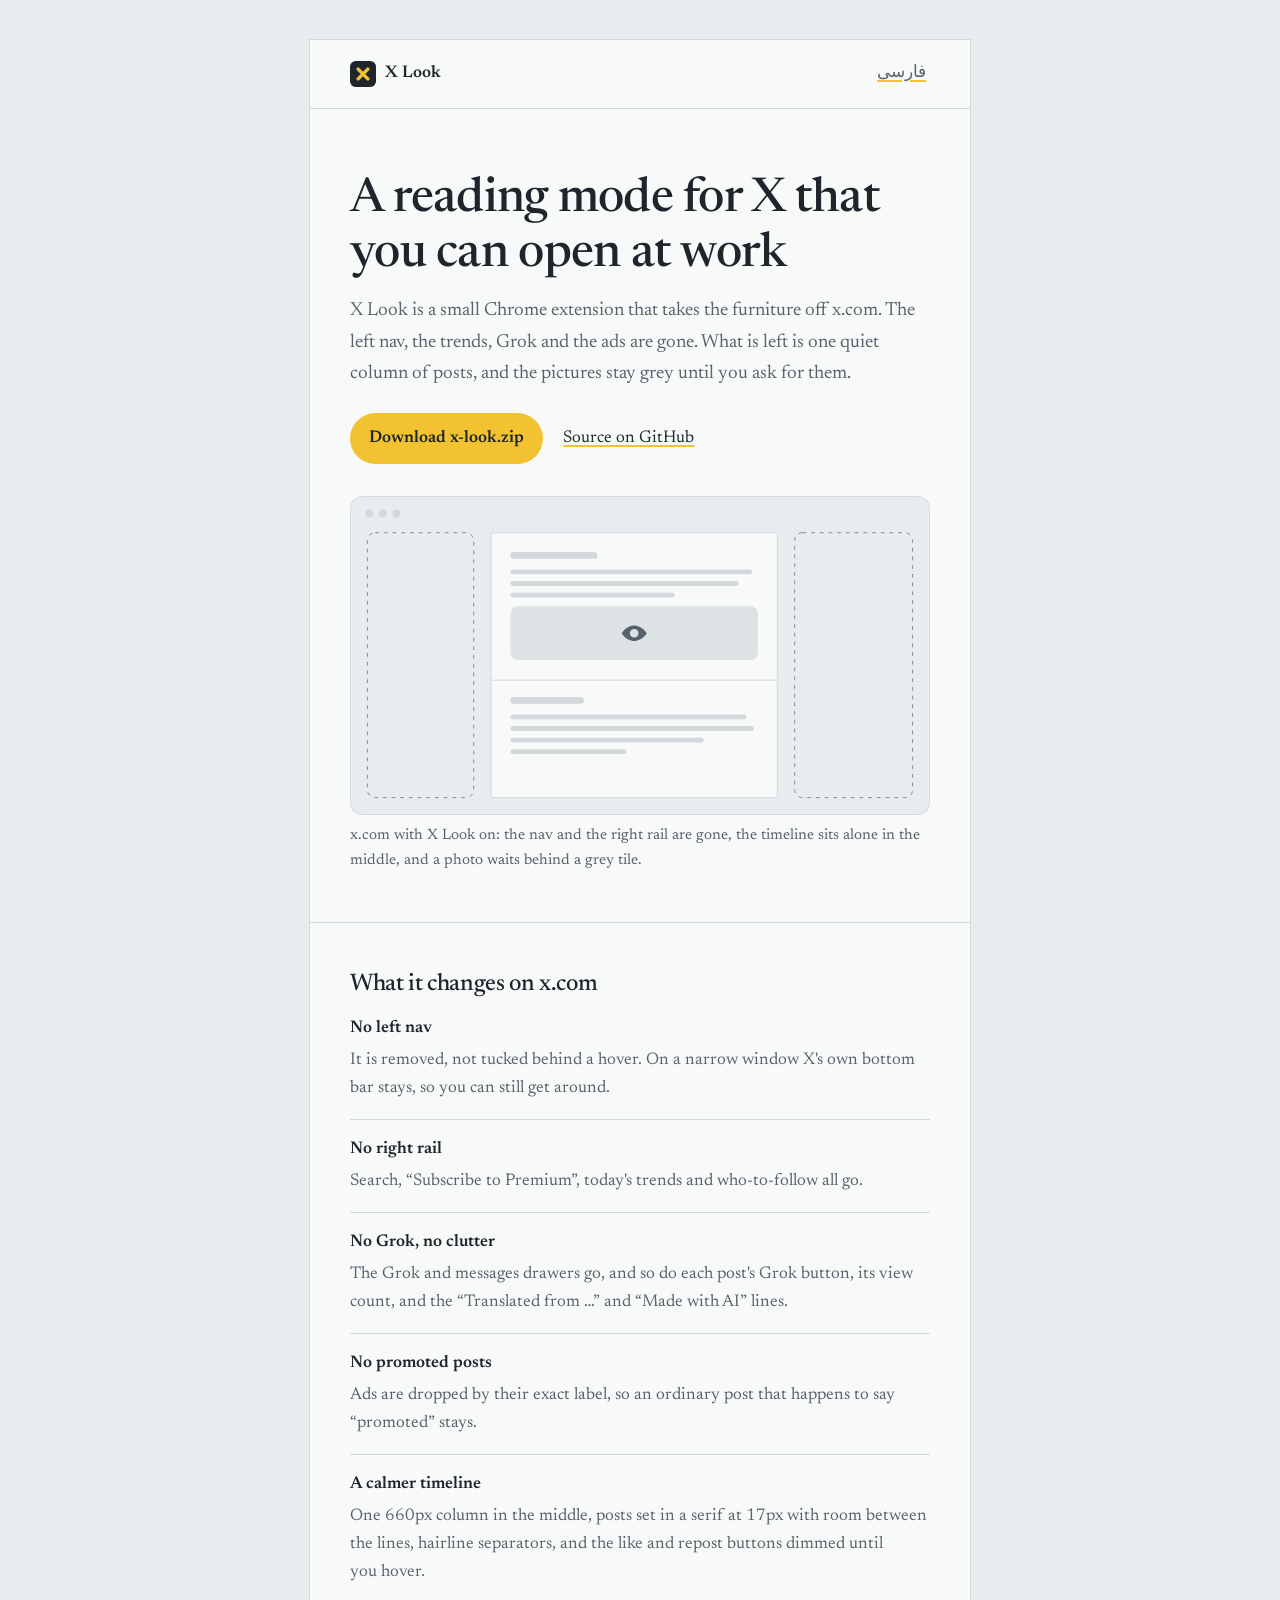
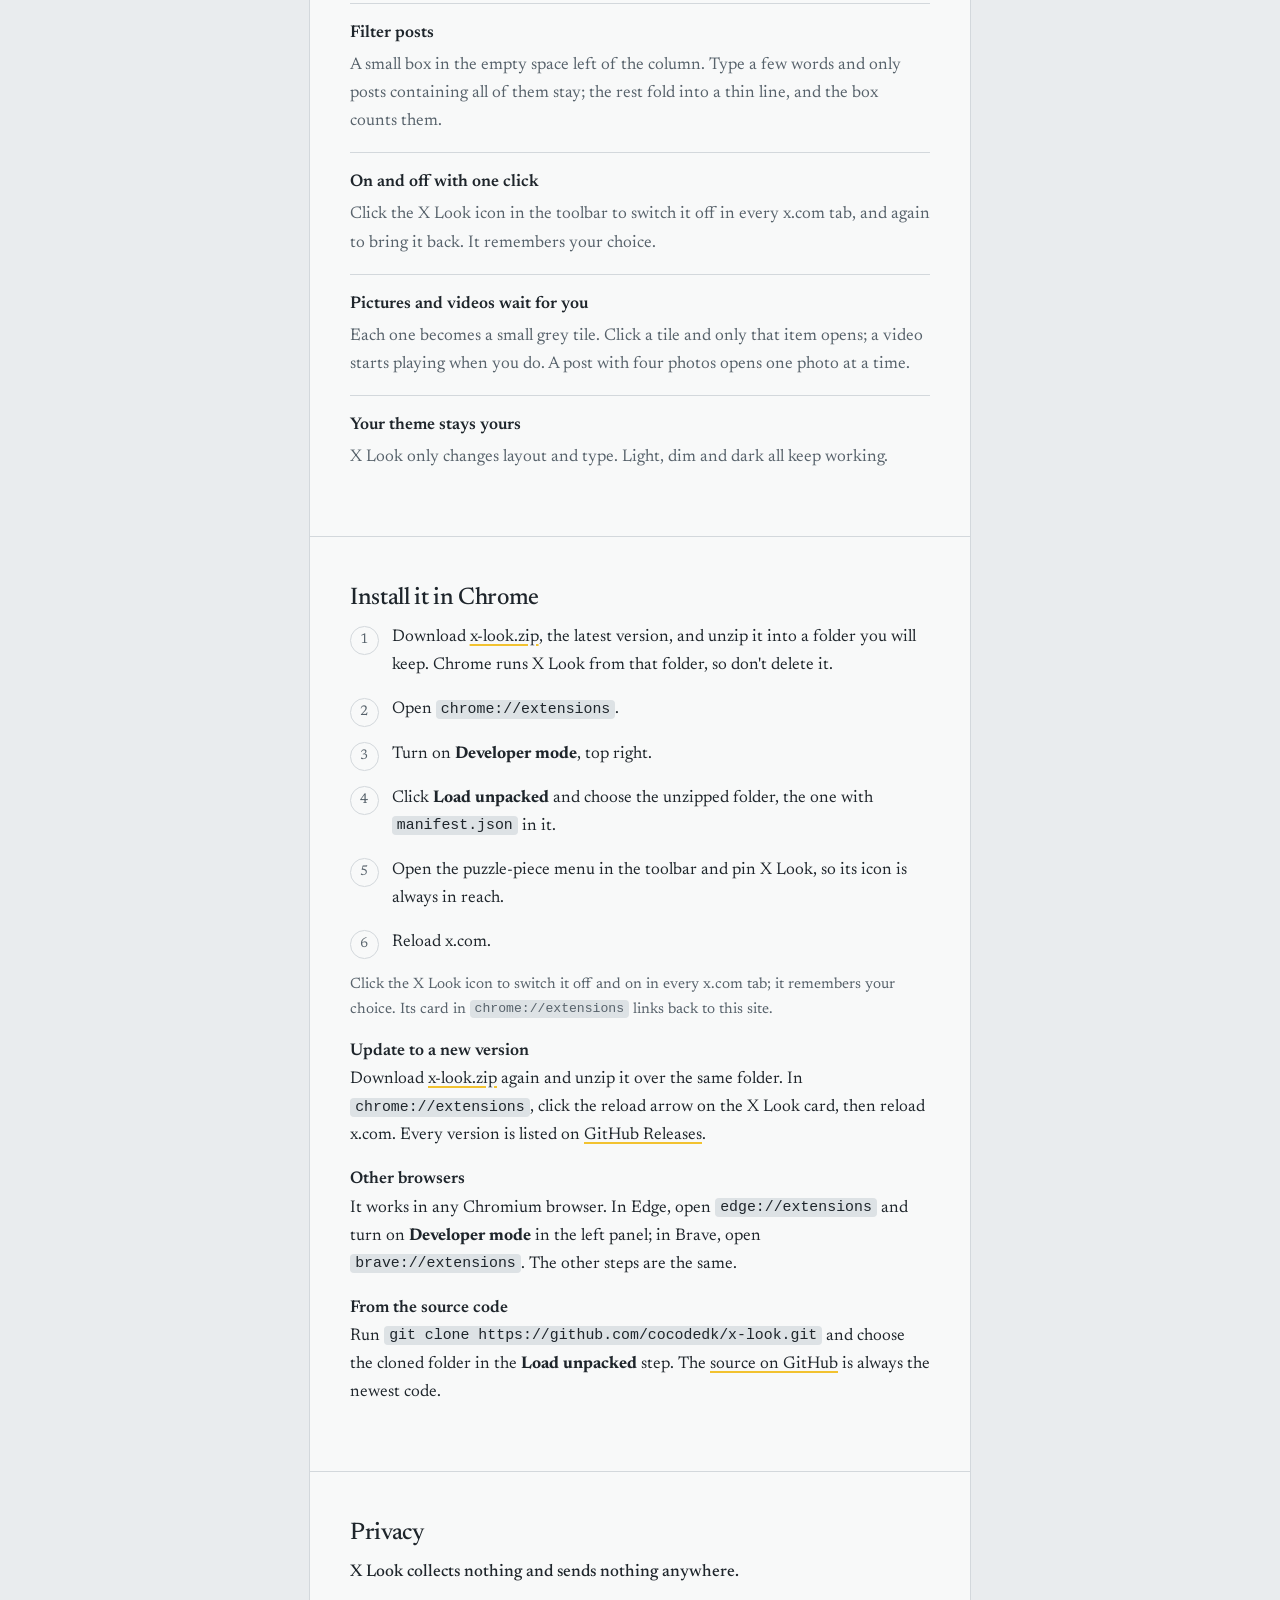
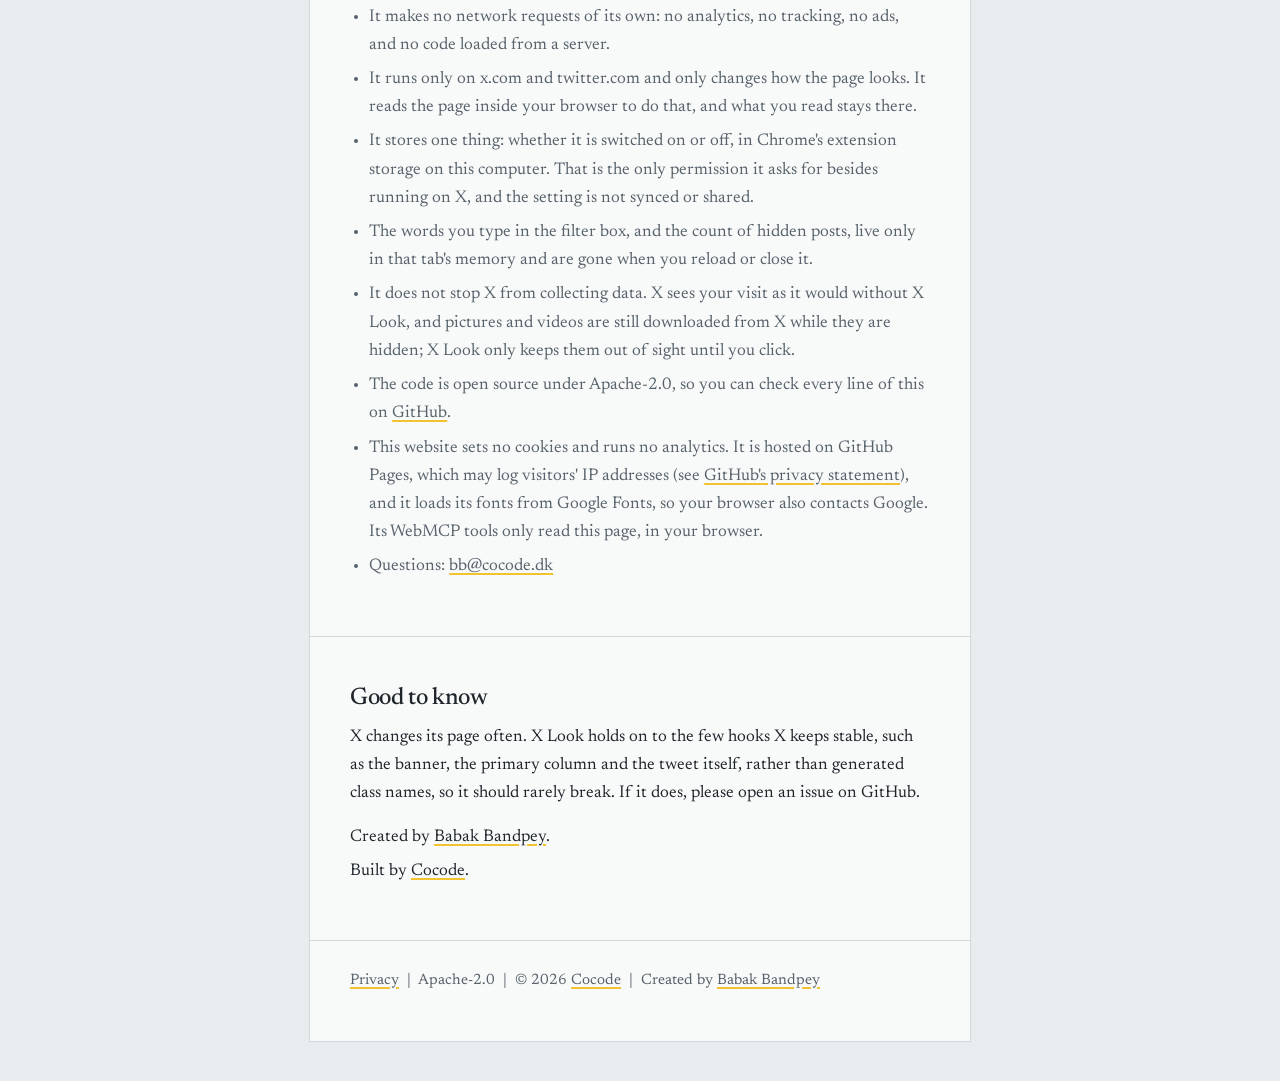
==== commit 18c80f4c: "feat: link the extension to its site and spell out installing - manifest homepage_url points to http" ====
--- a/website/index.html
+++ b/website/index.html
@@ -143,13 +143,20 @@
       <section id="install" aria-labelledby="install-h">
         <h2 id="install-h">Install it in Chrome</h2>
         <ol class="steps">
-          <li>Download <a href="https://github.com/cocodedk/x-look/releases/latest/download/x-look.zip">x-look.zip</a> and unzip it.</li>
+          <li>Download <a href="https://github.com/cocodedk/x-look/releases/latest/download/x-look.zip">x-look.zip</a>, the latest version, and unzip it into a folder you will keep. Chrome runs X Look from that folder, so don't delete it.</li>
           <li>Open <code>chrome://extensions</code>.</li>
           <li>Turn on <strong>Developer mode</strong>, top right.</li>
-          <li>Click <strong>Load unpacked</strong> and choose the unzipped folder.</li>
+          <li>Click <strong>Load unpacked</strong> and choose the unzipped folder, the one with <code>manifest.json</code> in it.</li>
+          <li>Open the puzzle-piece menu in the toolbar and pin X Look, so its icon is always in reach.</li>
           <li>Reload x.com.</li>
         </ol>
-        <p class="note">Works in Chrome, Edge and other Chromium browsers. Click the X Look icon in the toolbar to switch it off and on; it remembers your choice.</p>
+        <p class="note">Click the X Look icon to switch it off and on in every x.com tab; it remembers your choice. Its card in <code>chrome://extensions</code> links back to this site.</p>
+        <h3>Update to a new version</h3>
+        <p>Download <a href="https://github.com/cocodedk/x-look/releases/latest/download/x-look.zip">x-look.zip</a> again and unzip it over the same folder. In <code>chrome://extensions</code>, click the reload arrow on the X Look card, then reload x.com. Every version is listed on <a href="https://github.com/cocodedk/x-look/releases">GitHub Releases</a>.</p>
+        <h3>Other browsers</h3>
+        <p>It works in any Chromium browser. In Edge, open <code>edge://extensions</code> and turn on <strong>Developer mode</strong> in the left panel; in Brave, open <code>brave://extensions</code>. The other steps are the same.</p>
+        <h3>From the source code</h3>
+        <p>Run <code>git clone https://github.com/cocodedk/x-look.git</code> and choose the cloned folder in the <strong>Load unpacked</strong> step. The <a href="https://github.com/cocodedk/x-look">source on GitHub</a> is always the newest code.</p>
       </section>
 
       <section id="privacy" aria-labelledby="privacy-h">
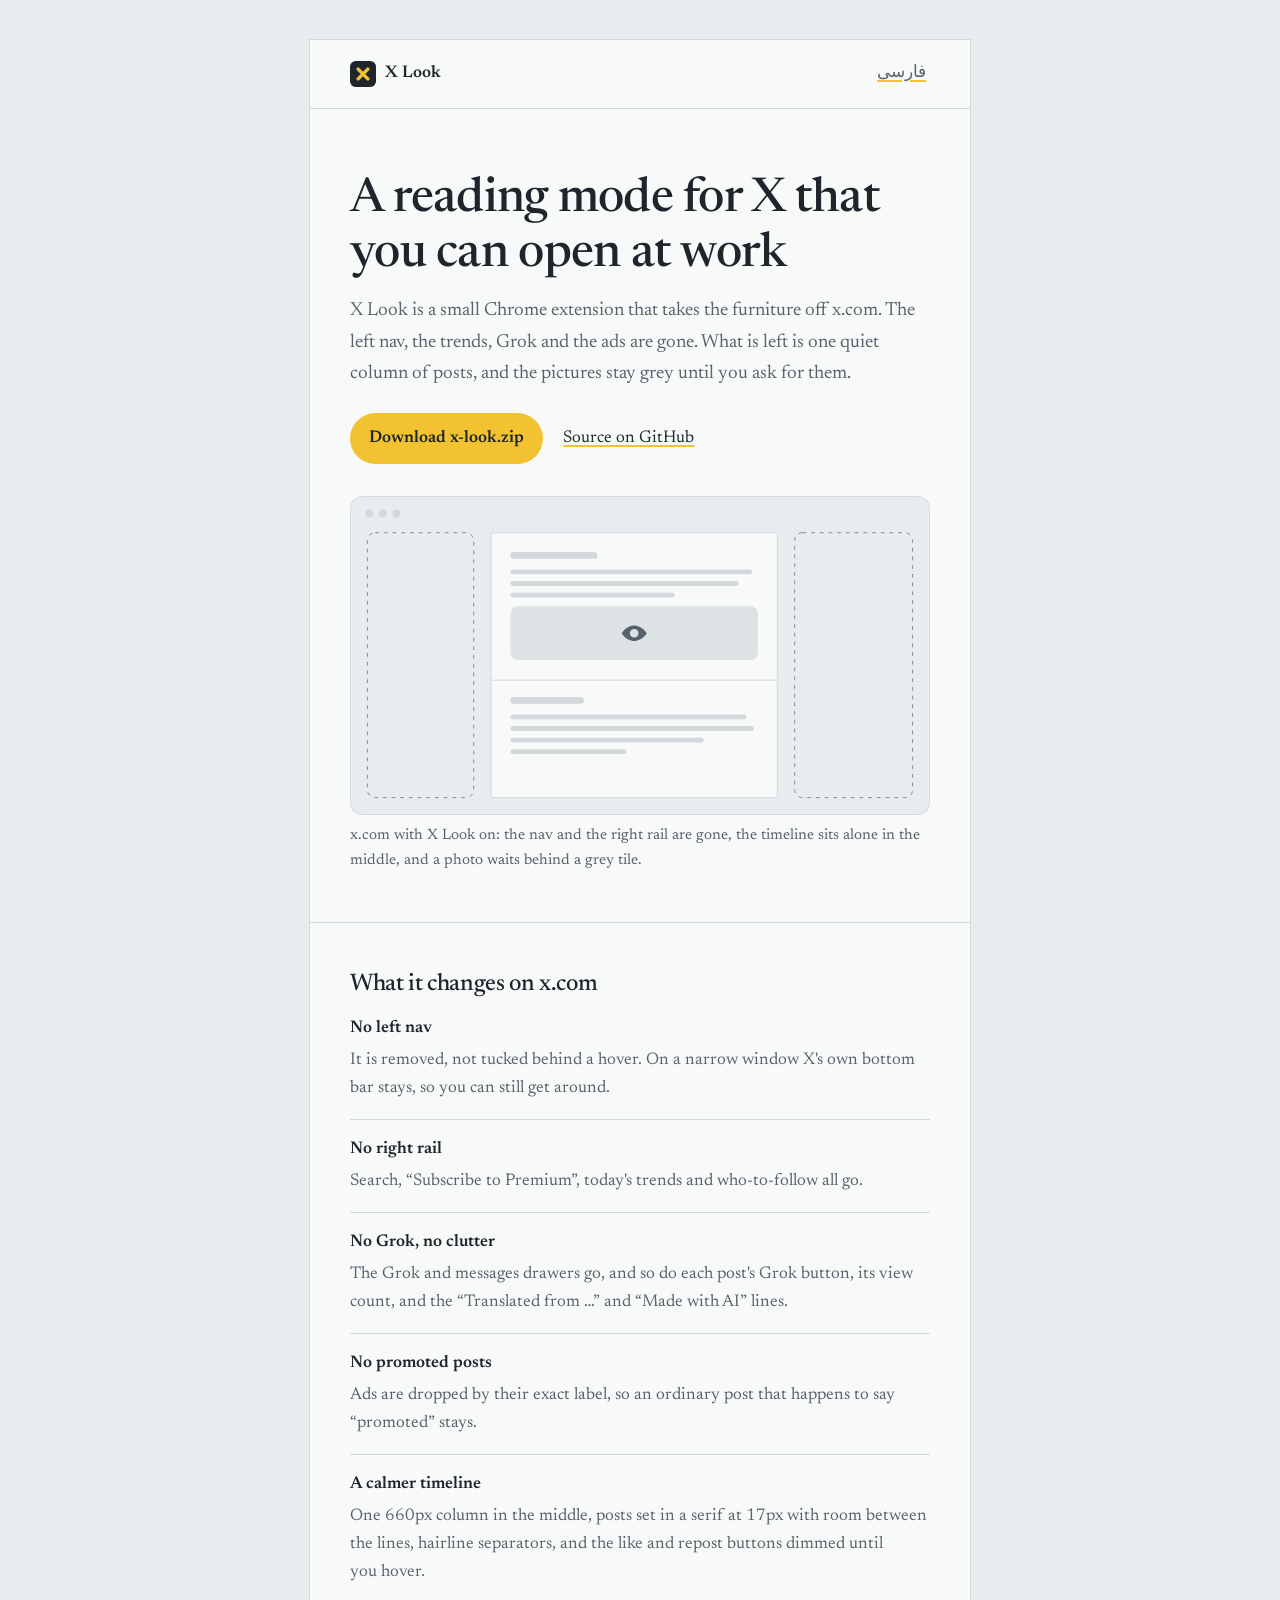
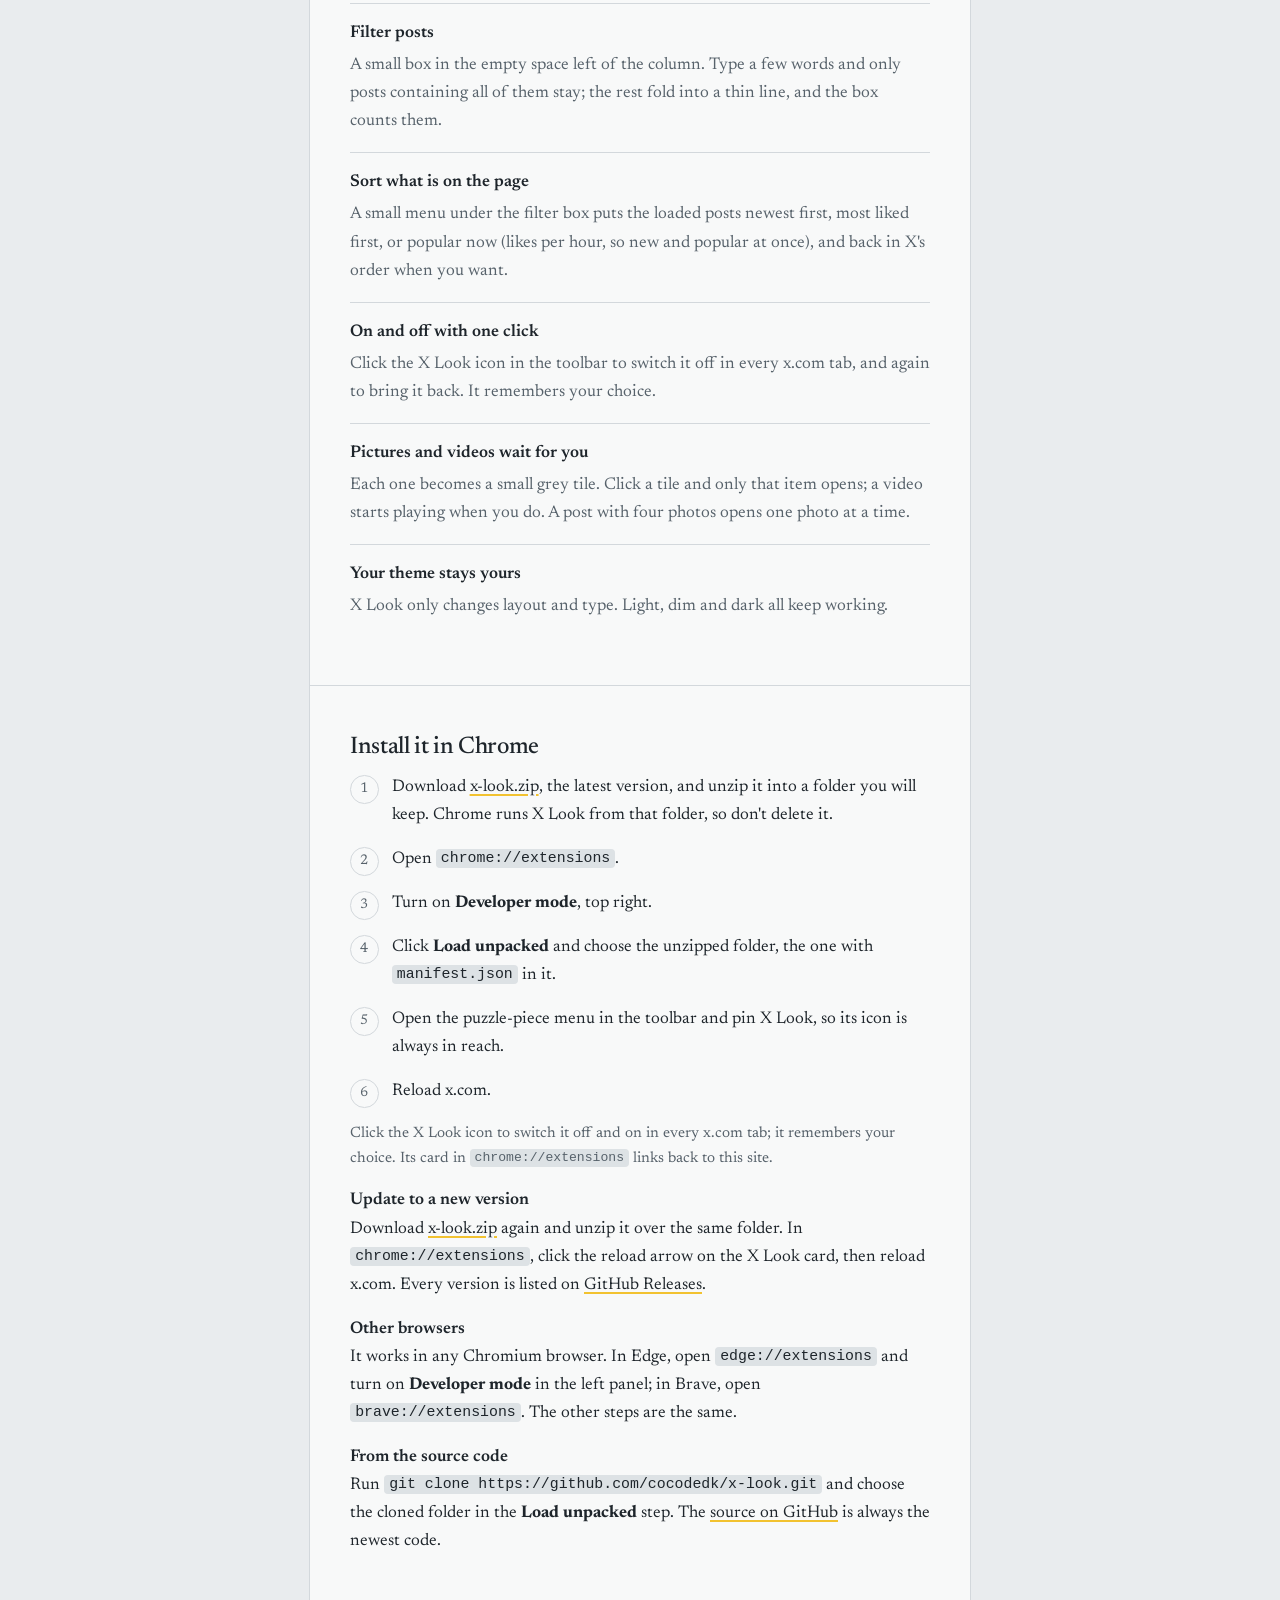
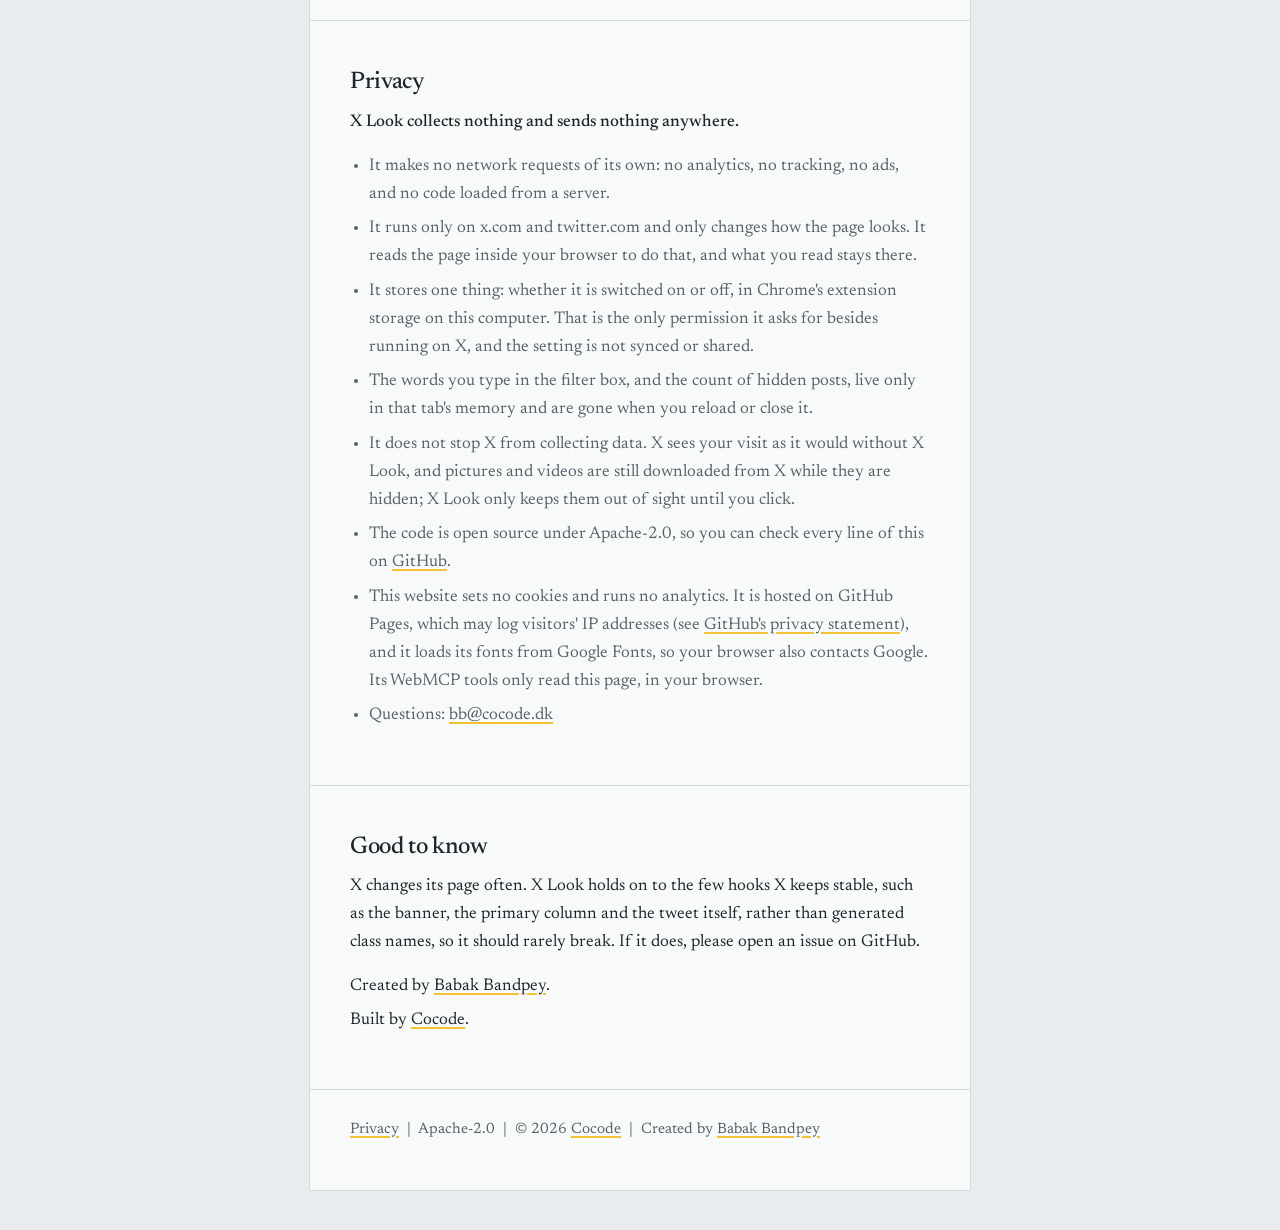
==== commit 4844eb54: "feat: sort the posts on the page by newest, most liked or popular now - sort.js: a menu under the fi" ====
--- a/website/index.html
+++ b/website/index.html
@@ -134,6 +134,7 @@
           <li data-feature><h3>No promoted posts</h3><p>Ads are dropped by their exact label, so an ordinary post that happens to say “promoted” stays.</p></li>
           <li data-feature><h3>A calmer timeline</h3><p>One 660px column in the middle, posts set in a serif at 17px with room between the lines, hairline separators, and the like and repost buttons dimmed until you hover.</p></li>
           <li data-feature><h3>Filter posts</h3><p>A small box in the empty space left of the column. Type a few words and only posts containing all of them stay; the rest fold into a thin line, and the box counts them.</p></li>
+          <li data-feature><h3>Sort what is on the page</h3><p>A small menu under the filter box puts the loaded posts newest first, most liked first, or popular now (likes per hour, so new and popular at once), and back in X's order when you want.</p></li>
           <li data-feature><h3>On and off with one click</h3><p>Click the X Look icon in the toolbar to switch it off in every x.com tab, and again to bring it back. It remembers your choice.</p></li>
           <li data-feature><h3>Pictures and videos wait for you</h3><p>Each one becomes a small grey tile. Click a tile and only that item opens; a video starts playing when you do. A post with four photos opens one photo at a time.</p></li>
           <li data-feature><h3>Your theme stays yours</h3><p>X Look only changes layout and type. Light, dim and dark all keep working.</p></li>
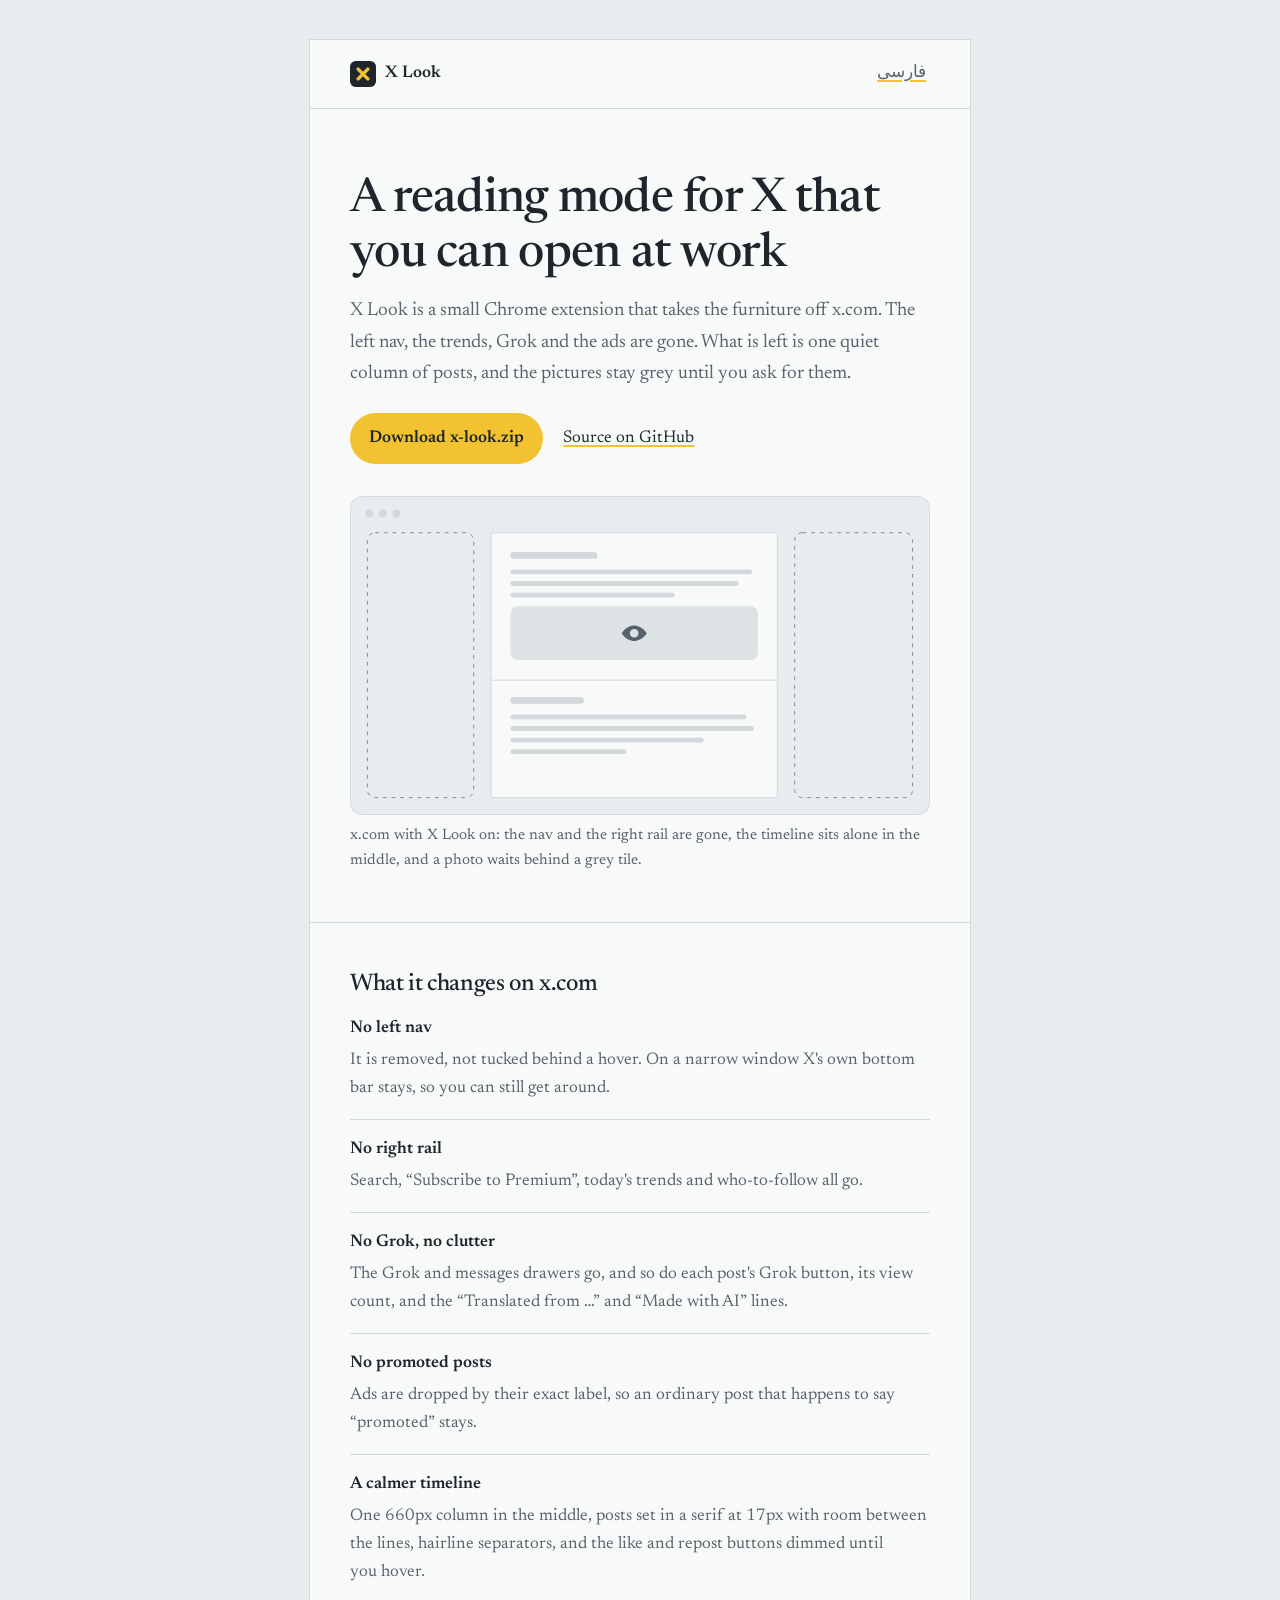
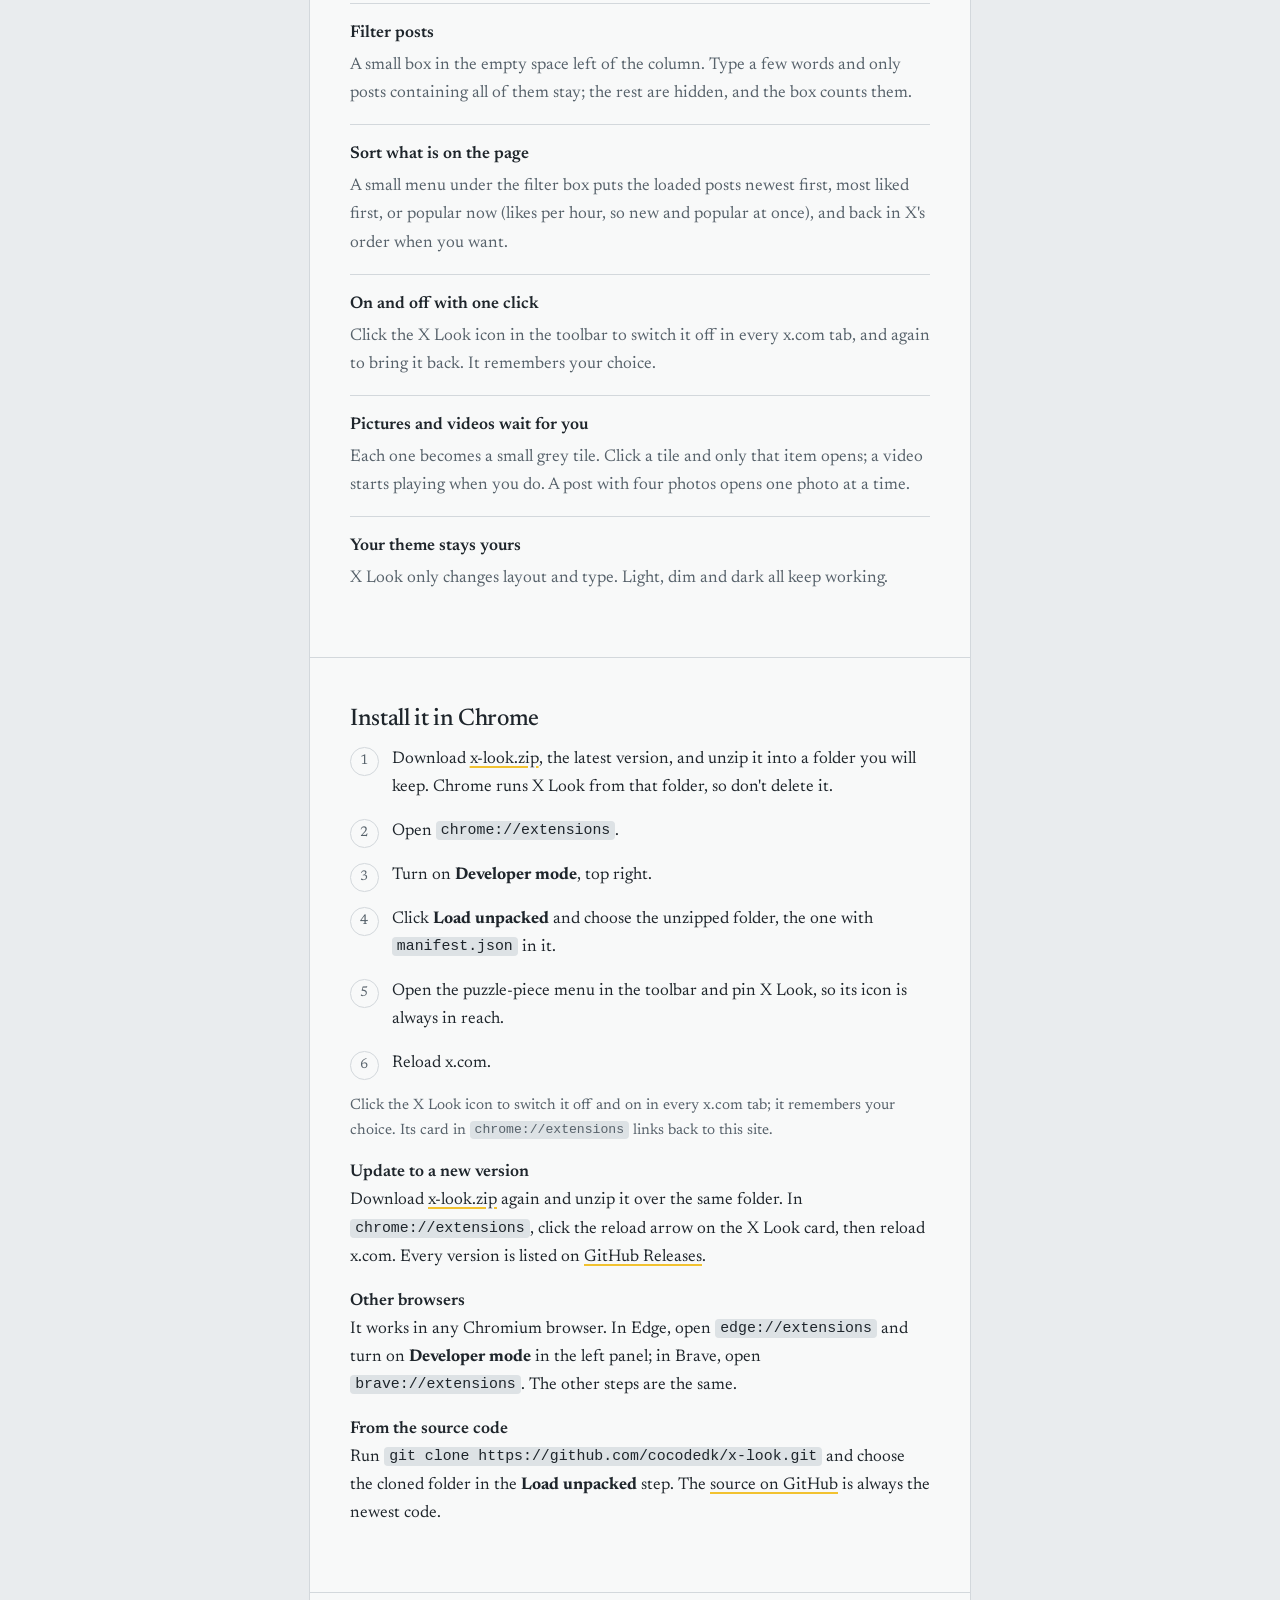
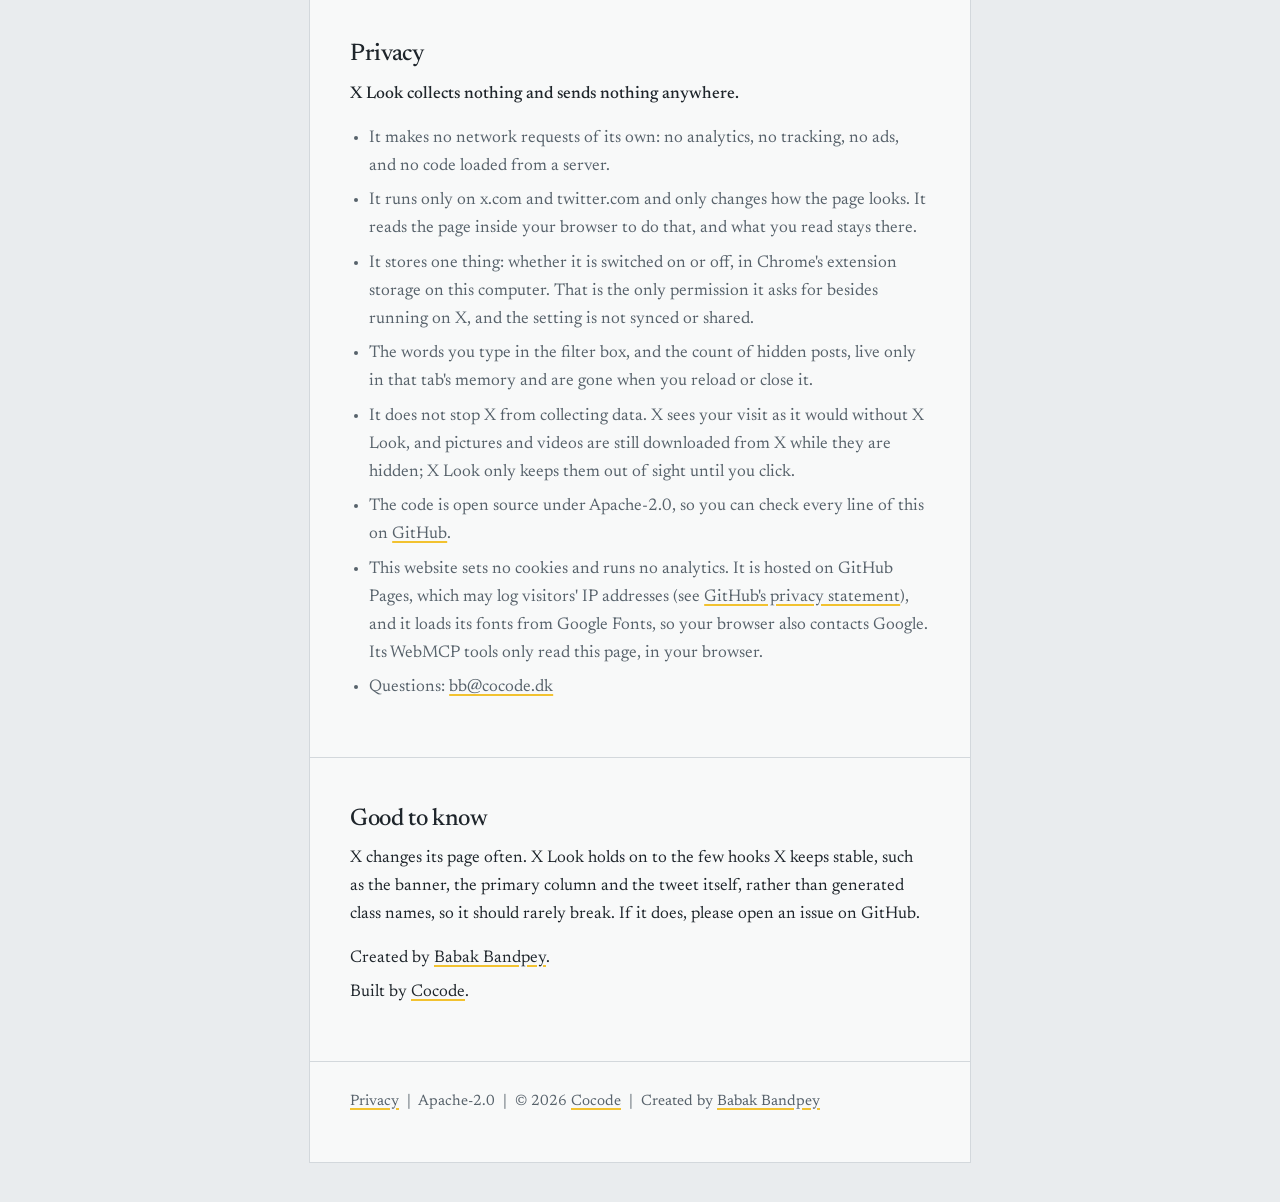
==== commit c4342007: "feat: hide posts the filter leaves out Filtered posts are now removed from view instead of shrinking" ====
--- a/website/index.html
+++ b/website/index.html
@@ -133,7 +133,7 @@
           <li data-feature><h3>No Grok, no clutter</h3><p>The Grok and messages drawers go, and so do each post's Grok button, its view count, and the “Translated from …” and “Made with AI” lines.</p></li>
           <li data-feature><h3>No promoted posts</h3><p>Ads are dropped by their exact label, so an ordinary post that happens to say “promoted” stays.</p></li>
           <li data-feature><h3>A calmer timeline</h3><p>One 660px column in the middle, posts set in a serif at 17px with room between the lines, hairline separators, and the like and repost buttons dimmed until you hover.</p></li>
-          <li data-feature><h3>Filter posts</h3><p>A small box in the empty space left of the column. Type a few words and only posts containing all of them stay; the rest fold into a thin line, and the box counts them.</p></li>
+          <li data-feature><h3>Filter posts</h3><p>A small box in the empty space left of the column. Type a few words and only posts containing all of them stay; the rest are hidden, and the box counts them.</p></li>
           <li data-feature><h3>Sort what is on the page</h3><p>A small menu under the filter box puts the loaded posts newest first, most liked first, or popular now (likes per hour, so new and popular at once), and back in X's order when you want.</p></li>
           <li data-feature><h3>On and off with one click</h3><p>Click the X Look icon in the toolbar to switch it off in every x.com tab, and again to bring it back. It remembers your choice.</p></li>
           <li data-feature><h3>Pictures and videos wait for you</h3><p>Each one becomes a small grey tile. Click a tile and only that item opens; a video starts playing when you do. A post with four photos opens one photo at a time.</p></li>
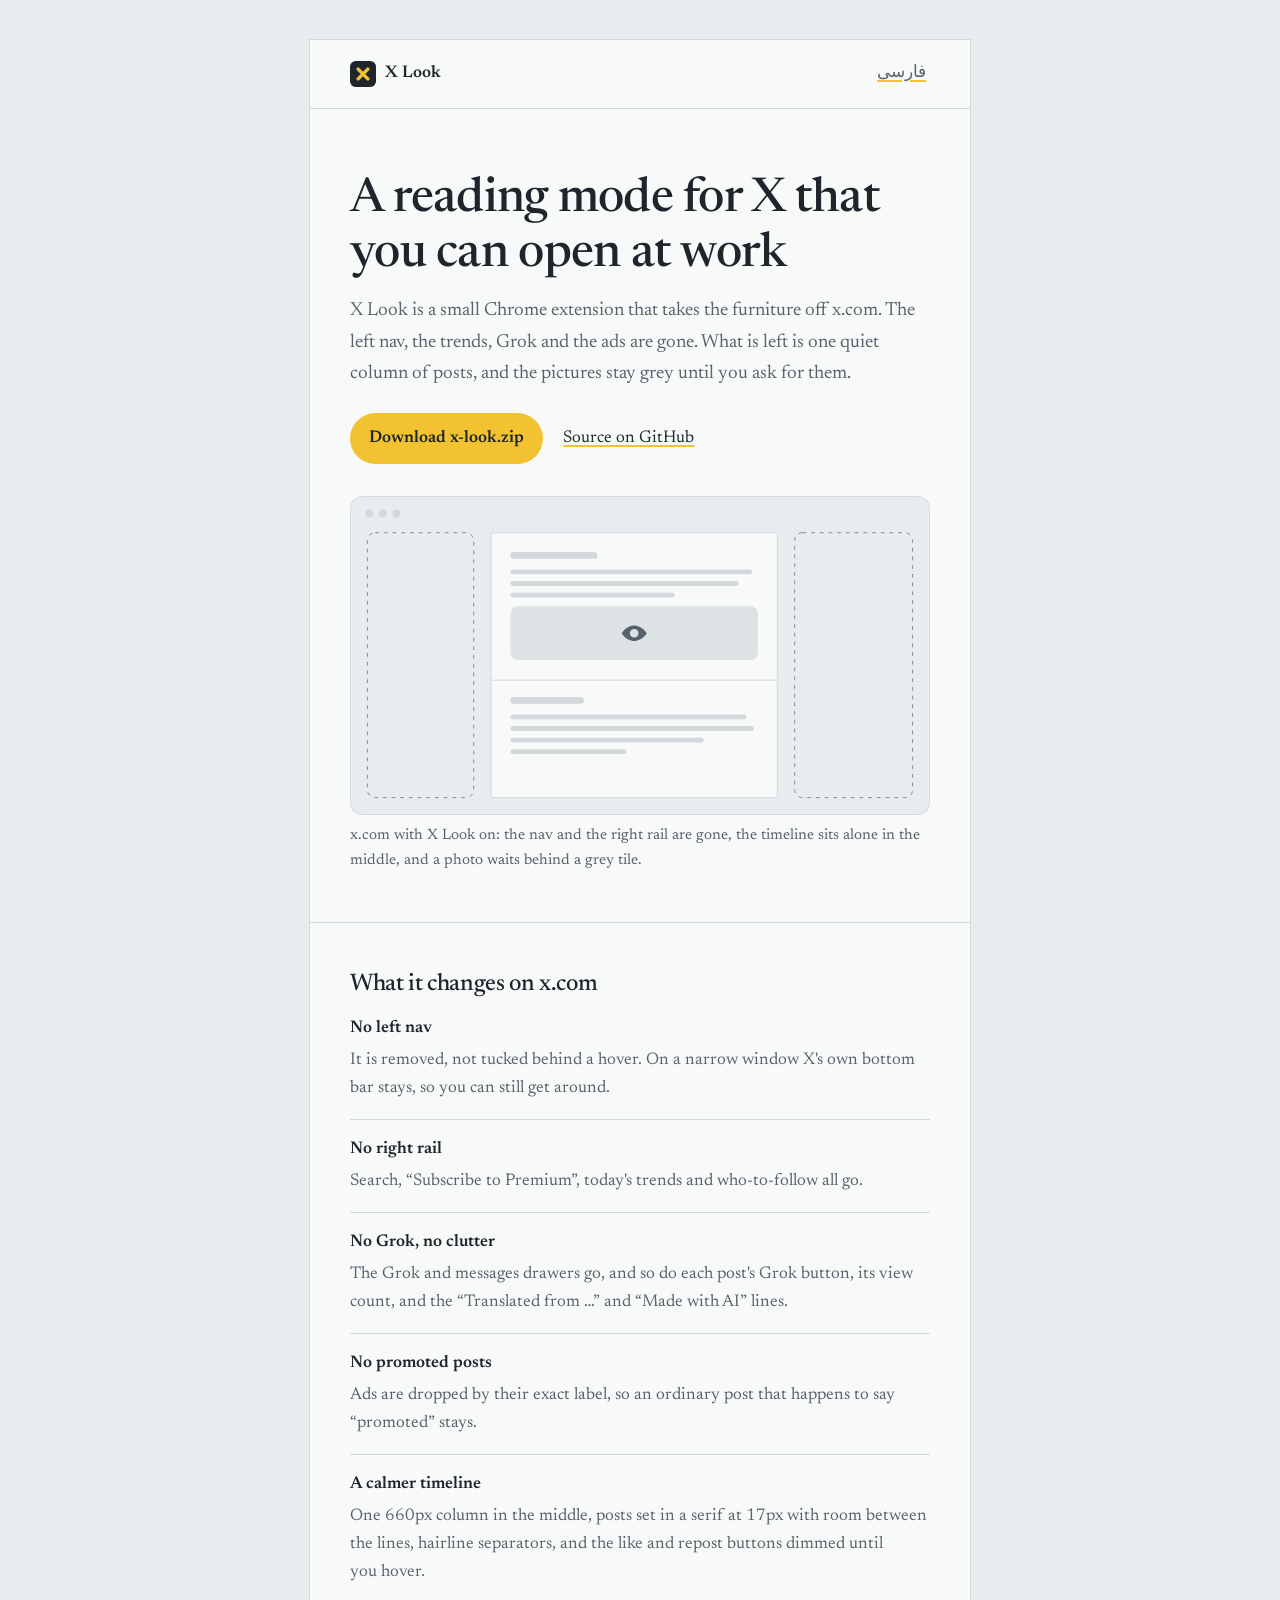
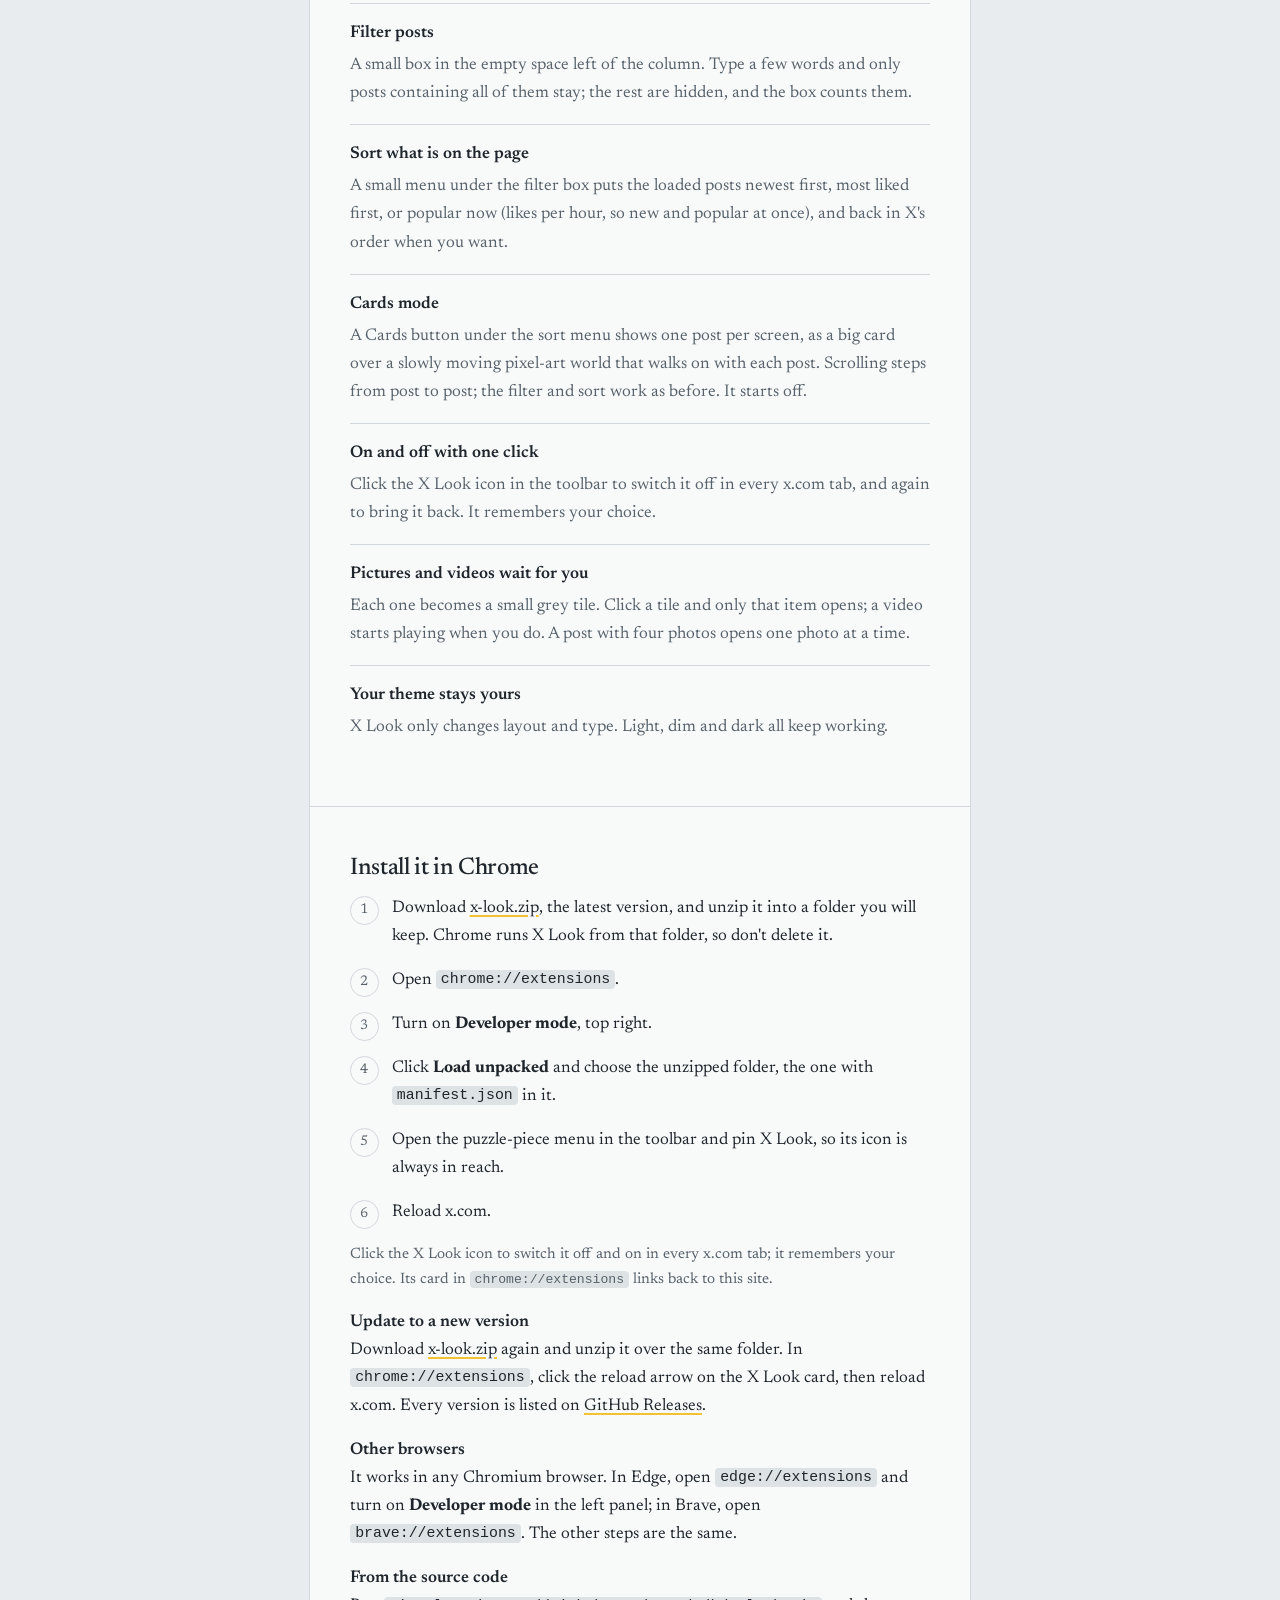
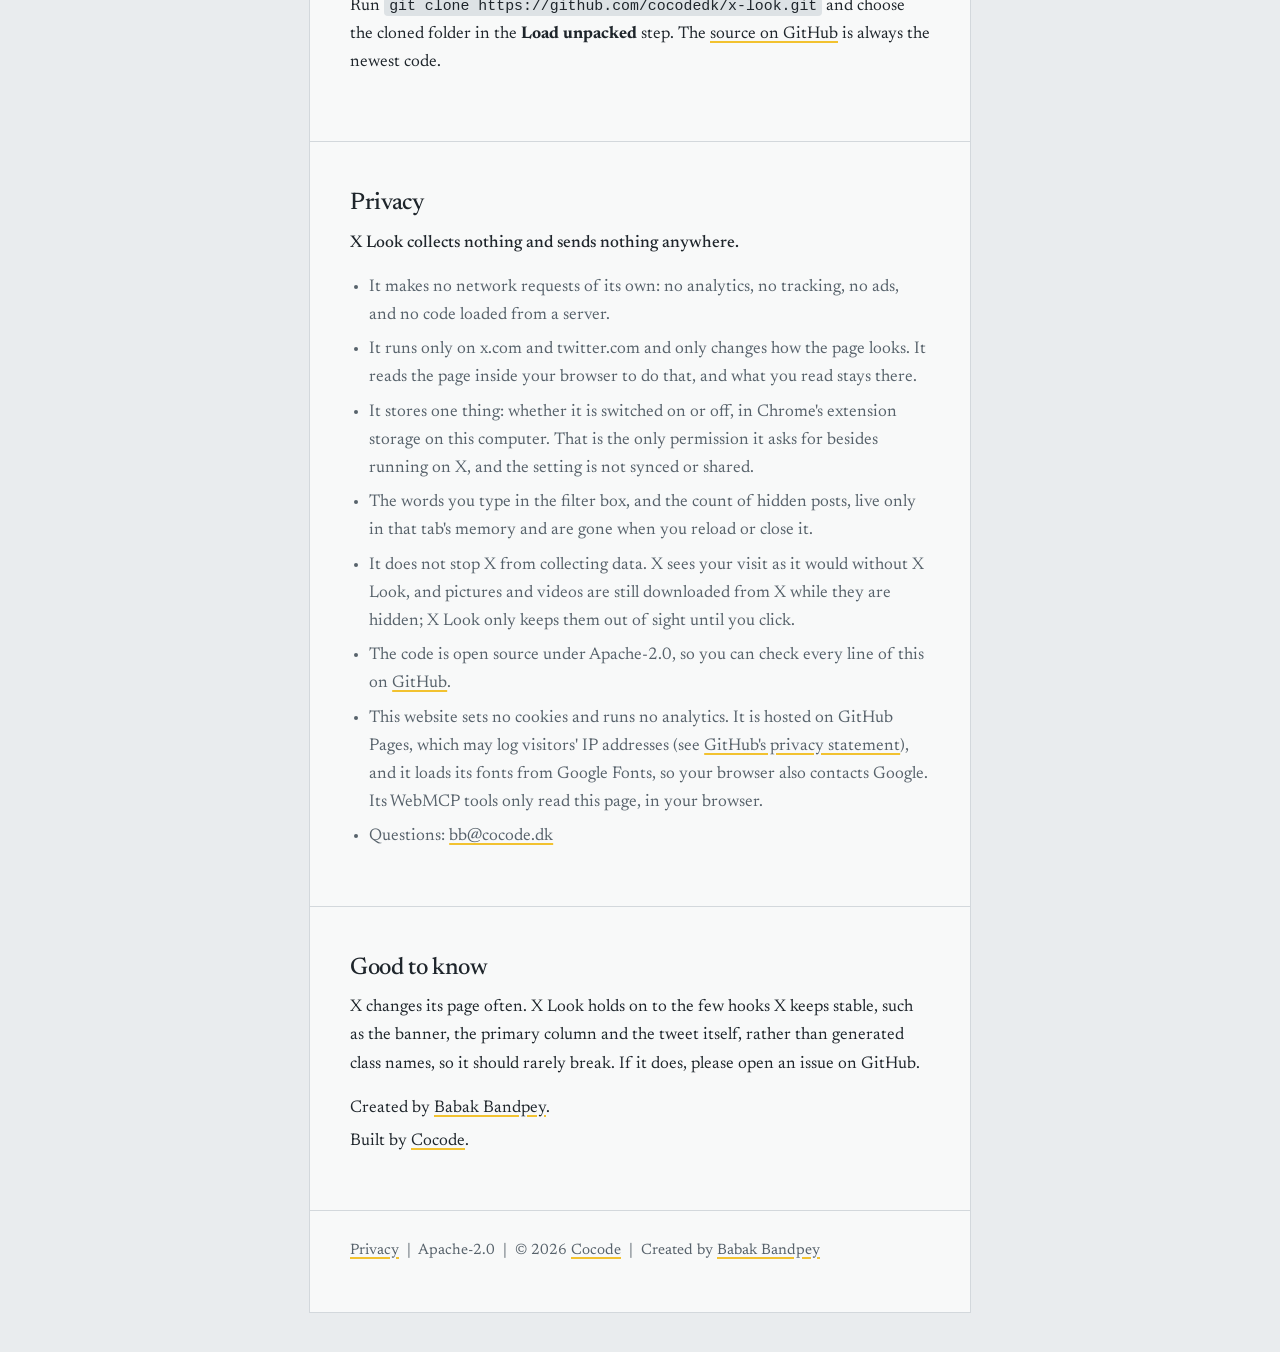
==== commit 7547292c: "docs: describe Cards mode on the site, README and llms.txt Adds a Cards entry to the English and Per" ====
--- a/website/index.html
+++ b/website/index.html
@@ -135,6 +135,7 @@
           <li data-feature><h3>A calmer timeline</h3><p>One 660px column in the middle, posts set in a serif at 17px with room between the lines, hairline separators, and the like and repost buttons dimmed until you hover.</p></li>
           <li data-feature><h3>Filter posts</h3><p>A small box in the empty space left of the column. Type a few words and only posts containing all of them stay; the rest are hidden, and the box counts them.</p></li>
           <li data-feature><h3>Sort what is on the page</h3><p>A small menu under the filter box puts the loaded posts newest first, most liked first, or popular now (likes per hour, so new and popular at once), and back in X's order when you want.</p></li>
+          <li data-feature><h3>Cards mode</h3><p>A Cards button under the sort menu shows one post per screen, as a big card over a slowly moving pixel-art world that walks on with each post. Scrolling steps from post to post; the filter and sort work as before. It starts off.</p></li>
           <li data-feature><h3>On and off with one click</h3><p>Click the X Look icon in the toolbar to switch it off in every x.com tab, and again to bring it back. It remembers your choice.</p></li>
           <li data-feature><h3>Pictures and videos wait for you</h3><p>Each one becomes a small grey tile. Click a tile and only that item opens; a video starts playing when you do. A post with four photos opens one photo at a time.</p></li>
           <li data-feature><h3>Your theme stays yours</h3><p>X Look only changes layout and type. Light, dim and dark all keep working.</p></li>
